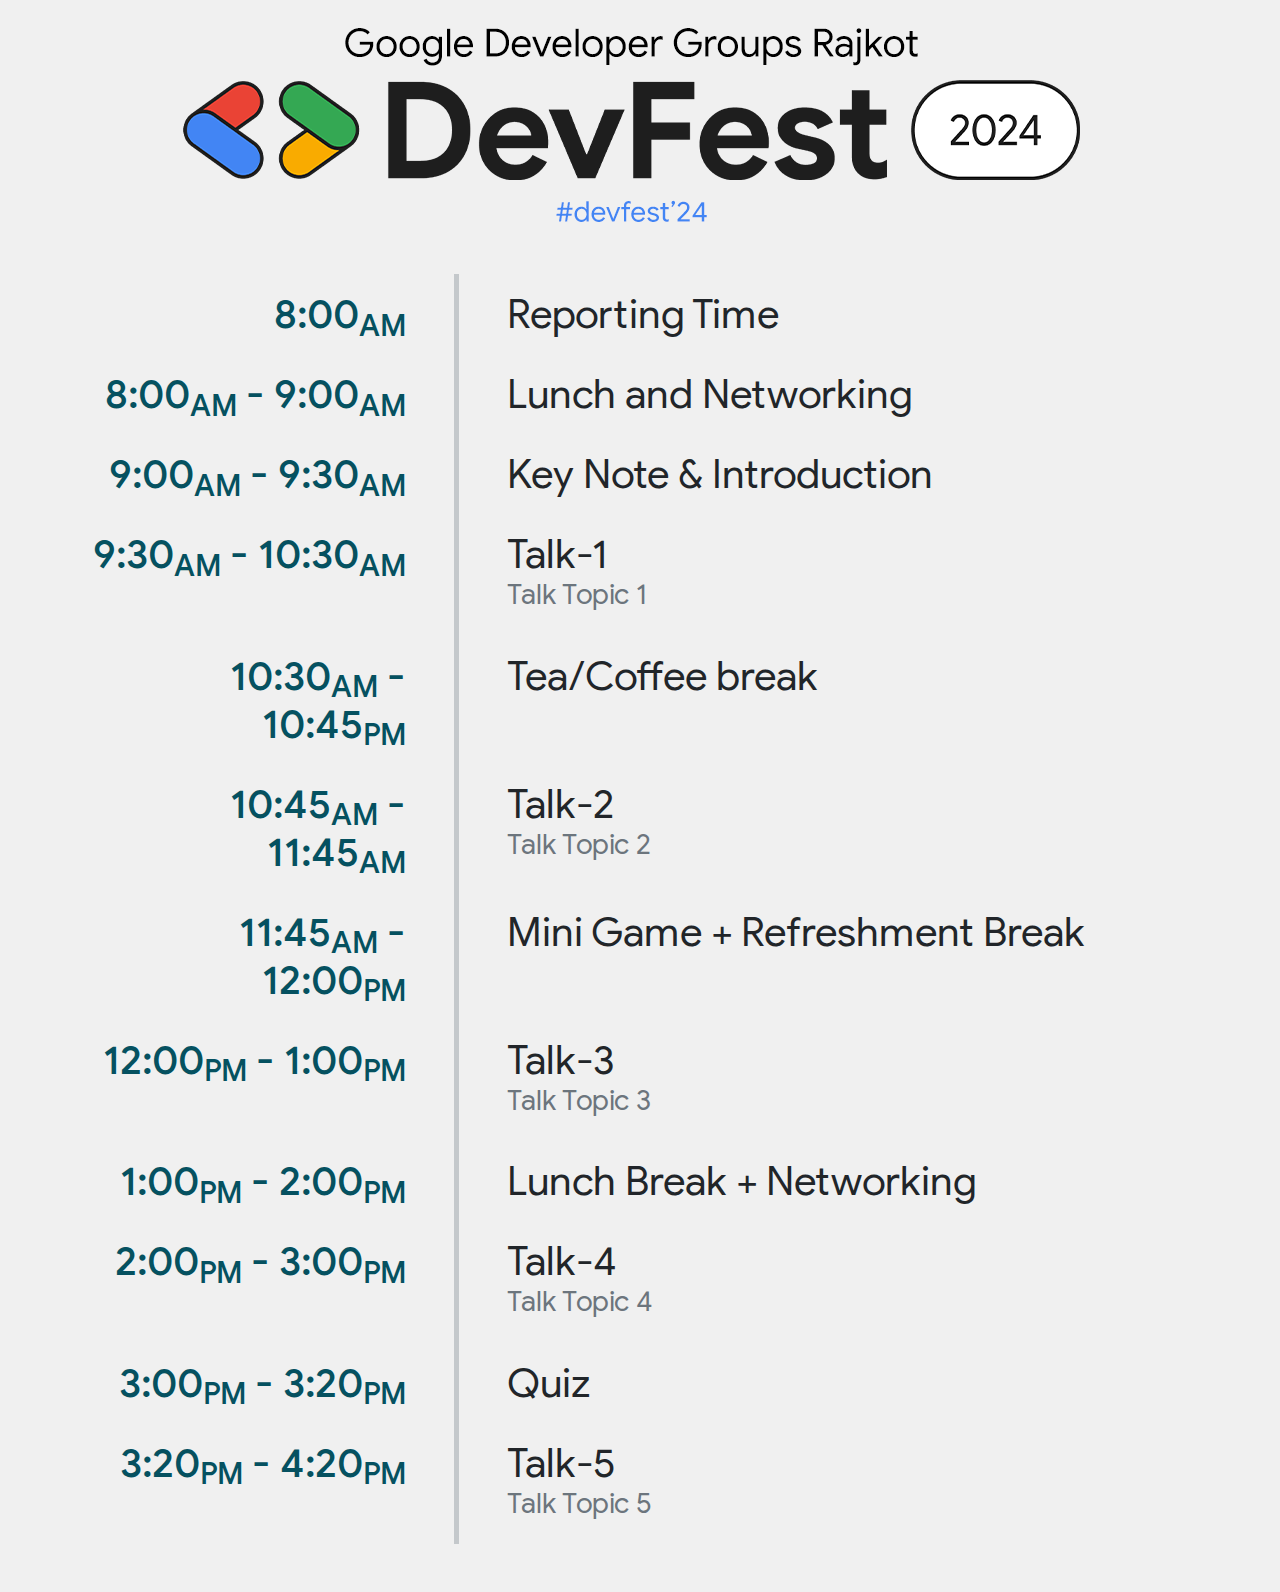
==== agenda/index.html @ 6fb98cd3 "Initalization" ====
<!DOCTYPE html>
<html lang="en" class="bg-off-white">
<head>
    <meta charset="UTF-8">
    <title>Agenda</title>
    <link rel="icon" href="src/img/favicon.png" size="211px 117px">
    <link href="src/css/style.css" rel="stylesheet">
    <link href="https://cdn.jsdelivr.net/npm/bootstrap@5.3.3/dist/css/bootstrap.min.css" rel="stylesheet" integrity="sha384-QWTKZyjpPEjISv5WaRU9OFeRpok6YctnYmDr5pNlyT2bRjXh0JMhjY6hW+ALEwIH" crossorigin="anonymous">
</head>
<body class="bg-off-white">
<div class="row container-fluid w-100 mb-5">
    
    <div class="img-fluid text-center mb-4">
        <img src="./src/img/banner.png" alt="DevFest 2024">
    </div>

    <!--Row 1-->
    <div class="row mx-4 px-5">
        <div class="col-4 text-end p-3 pe-5 border-end border-5 border-secondary-subtle display-6 font-google-sans-mid text-info-emphasis">
            8:00<sub>AM</sub>
        </div>
        <div class="col-8 text-start p-3 ps-5 display-6 font-google-sans ">
            Reporting Time
        </div>
    </div>

    <!--Row 2-->
    <div class="row mx-4 px-5">
        <div class="col-4 text-end p-3 pe-5 border-end border-5 border-secondary-subtle display-6 font-google-sans-mid text-info-emphasis">
            8:00<sub>AM</sub> - 9:00<sub>AM</sub>
        </div>
        <div class="col-8 text-start p-3 ps-5 display-6 font-google-sans ">
            Lunch and Networking
        </div>
    </div>

    <!--Row 3-->
    <div class="row mx-4 px-5">
        <div class="col-4 text-end p-3 pe-5 border-end border-5 border-secondary-subtle display-6 font-google-sans-mid text-info-emphasis">
            9:00<sub>AM</sub> - 9:30<sub>AM</sub>
        </div>
        <div class="col-8 text-start p-3 ps-5 display-6 font-google-sans ">
            Key Note & Introduction
        </div>
    </div>

    <!--Row 4-->
    <div class="row mx-4 px-5">
        <div class="col-4 text-end p-3 pe-5 border-end border-5 border-secondary-subtle display-6 font-google-sans-mid text-info-emphasis">
            9:30<sub>AM</sub> - 10:30<sub>AM</sub>
        </div>
        <div class="col-8 text-start p-3 ps-5 display-6 font-google-sans ">
            Talk-1
            <div class="h3 text-secondary">Talk Topic 1</div>
        </div>
    </div>

    <!--Row 5-->
    <div class="row mx-4 px-5">
        <div class="col-4 text-end p-3 pe-5 border-end border-5 border-secondary-subtle display-6 font-google-sans-mid text-info-emphasis">
            10:30<sub>AM</sub> - 10:45<sub>PM</sub>
        </div>
        <div class="col-8 text-start p-3 ps-5 display-6 font-google-sans ">
            Tea/Coffee break
        </div>
    </div>

    <!--Row 6-->
    <div class="row mx-4 px-5">
        <div class="col-4 text-end p-3 pe-5 border-end border-5 border-secondary-subtle display-6 font-google-sans-mid text-info-emphasis">
            10:45<sub>AM</sub> - 11:45<sub>AM</sub>
        </div>
        <div class="col-8 text-start p-3 ps-5 display-6 font-google-sans ">
            Talk-2
            <div class="h3 text-secondary">Talk Topic 2</div>
        </div>
    </div>

    <!--Row 7-->
    <div class="row mx-4 px-5">
        <div class="col-4 text-end p-3 pe-5 border-end border-5 border-secondary-subtle display-6 font-google-sans-mid text-info-emphasis">
            11:45<sub>AM</sub> - 12:00<sub>PM</sub>
        </div>
        <div class="col-8 text-start p-3 ps-5 display-6 font-google-sans ">
            Mini Game + Refreshment Break
        </div>
    </div>

    <!--Row 8-->
    <div class="row mx-4 px-5">
        <div class="col-4 text-end p-3 pe-5 border-end border-5 border-secondary-subtle display-6 font-google-sans-mid text-info-emphasis">
            12:00<sub>PM</sub> - 1:00<sub>PM</sub>
        </div>
        <div class="col-8 text-start p-3 ps-5 display-6 font-google-sans ">
            Talk-3
            <div class="h3 text-secondary">Talk Topic 3</div>
        </div>
    </div>

    <!--Row 9-->
    <div class="row mx-4 px-5">
        <div class="col-4 text-end p-3 pe-5 border-end border-5 border-secondary-subtle display-6 font-google-sans-mid text-info-emphasis">
            1:00<sub>PM</sub> - 2:00<sub>PM</sub>
        </div>
        <div class="col-8 text-start p-3 ps-5 display-6 font-google-sans ">
            Lunch Break + Networking
        </div>
    </div>

    <!--Row 10-->
    <div class="row mx-4 px-5">
        <div class="col-4 text-end p-3 pe-5 border-end border-5 border-secondary-subtle display-6 font-google-sans-mid text-info-emphasis">
            2:00<sub>PM</sub> - 3:00<sub>PM</sub>
        </div>
        <div class="col-8 text-start p-3 ps-5 display-6 font-google-sans ">
            Talk-4
            <div class="h3 text-secondary">Talk Topic 4</div>
        </div>
    </div>

    <!--Row 11-->
    <div class="row mx-4 px-5">
        <div class="col-4 text-end p-3 pe-5 border-end border-5 border-secondary-subtle display-6 font-google-sans-mid text-info-emphasis">
            3:00<sub>PM</sub> - 3:20<sub>PM</sub>
        </div>
        <div class="col-8 text-start p-3 ps-5 display-6 font-google-sans ">
            Quiz

        </div>
    </div>

    <!--Row 12-->
    <div class="row mx-4 px-5">
        <div class="col-4 text-end p-3 pe-5 border-end border-5 border-secondary-subtle display-6 font-google-sans-mid text-info-emphasis">
            3:20<sub>PM</sub> - 4:20<sub>PM</sub>
        </div>
        <div class="col-8 text-start p-3 ps-5 display-6 font-google-sans ">
            Talk-5
            <div class="h3 text-secondary">Talk Topic 5</div>
        </div>
    </div>

</div>

<script src="https://cdn.jsdelivr.net/npm/bootstrap@5.3.3/dist/js/bootstrap.bundle.min.js" integrity="sha384-YvpcrYf0tY3lHB60NNkmXc5s9fDVZLESaAA55NDzOxhy9GkcIdslK1eN7N6jIeHz" crossorigin="anonymous"></script>
<script src="https://cdn.jsdelivr.net/npm/@popperjs/core@2.11.8/dist/umd/popper.min.js" integrity="sha384-I7E8VVD/ismYTF4hNIPjVp/Zjvgyol6VFvRkX/vR+Vc4jQkC+hVqc2pM8ODewa9r" crossorigin="anonymous"></script>
<script src="https://cdn.jsdelivr.net/npm/bootstrap@5.3.3/dist/js/bootstrap.min.js" integrity="sha384-0pUGZvbkm6XF6gxjEnlmuGrJXVbNuzT9qBBavbLwCsOGabYfZo0T0to5eqruptLy" crossorigin="anonymous"></script>
</body>
</html>
---- agenda/src/css/style.css ----
@font-face {
    font-family: "Google Sans";
    src: url('./../fonts/google-sans/GoogleSans-Regular.ttf') format('truetype');
}

@font-face {
    font-family: "Google Sans Medium";
    src: url('./../fonts/google-sans/GoogleSans-Medium.ttf') format('truetype');
}

@font-face {
    font-family: "Google Sans Bold";
    src: url('./../fonts/google-sans/GoogleSans-Bold.ttf') format('truetype');
}

.font-google-sans {
    font-family: Google Sans;
}

.font-google-sans-bold {
    font-family: Google Sans Bold;
}

.font-google-sans-mid {
    font-family: Google Sans Medium;
}

.bg-off-white{
    background-color: #f0f0f0;
}
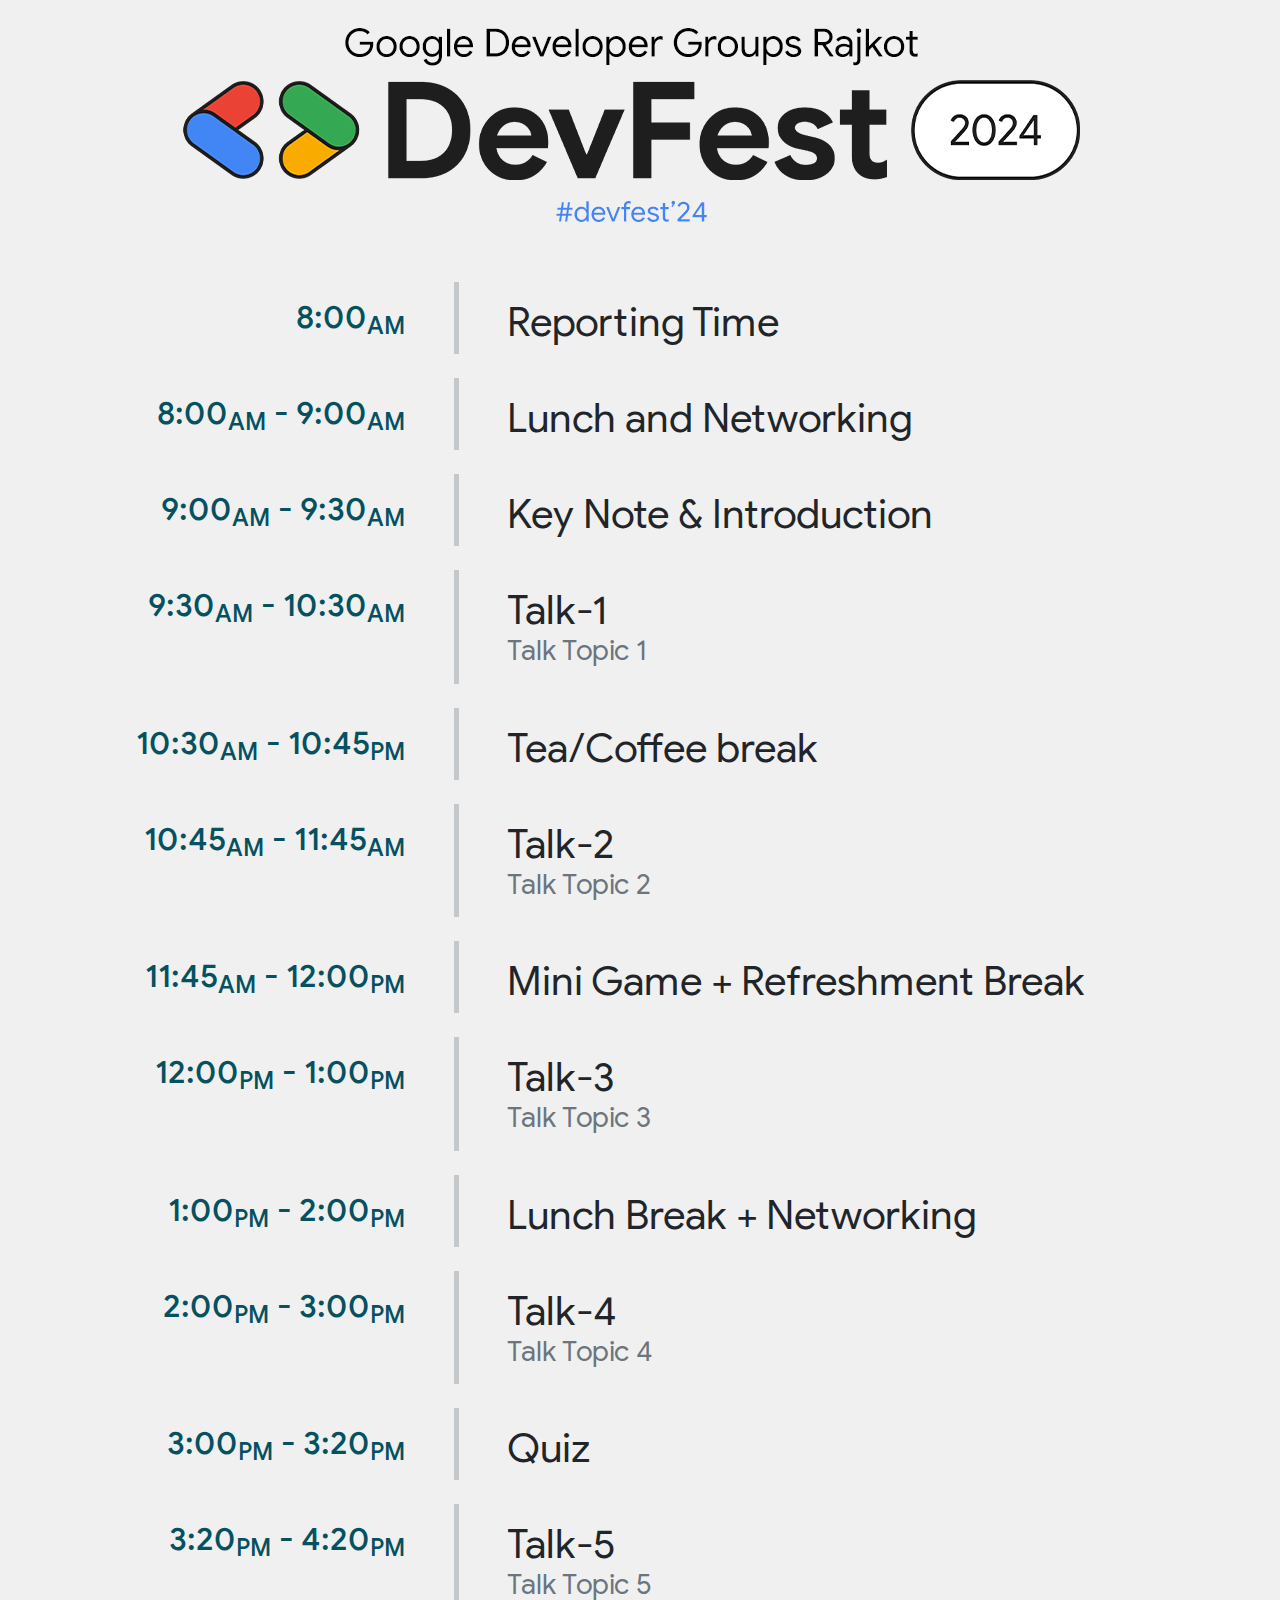
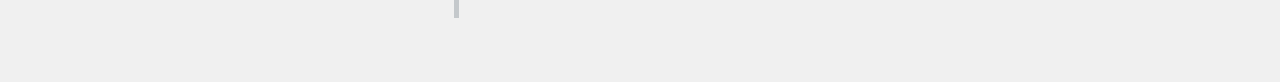
==== commit 6e5c2a6d: "alignment and size improvements" ====
--- a/agenda/index.html
+++ b/agenda/index.html
@@ -15,8 +15,8 @@
     </div>
 
     <!--Row 1-->
-    <div class="row mx-4 px-5">
-        <div class="col-4 text-end p-3 pe-5 border-end border-5 border-secondary-subtle display-6 font-google-sans-mid text-info-emphasis">
+    <div class="row mx-4 px-5 my-2">
+        <div class="col-4 text-end p-3 pe-5 border-end border-5 border-secondary-subtle h2 font-google-sans-mid text-info-emphasis">
             8:00<sub>AM</sub>
         </div>
         <div class="col-8 text-start p-3 ps-5 display-6 font-google-sans ">
@@ -25,8 +25,8 @@
     </div>
 
     <!--Row 2-->
-    <div class="row mx-4 px-5">
-        <div class="col-4 text-end p-3 pe-5 border-end border-5 border-secondary-subtle display-6 font-google-sans-mid text-info-emphasis">
+    <div class="row mx-4 px-5 my-2">
+        <div class="col-4 text-end p-3 pe-5 border-end border-5 border-secondary-subtle h2 font-google-sans-mid text-info-emphasis">
             8:00<sub>AM</sub> - 9:00<sub>AM</sub>
         </div>
         <div class="col-8 text-start p-3 ps-5 display-6 font-google-sans ">
@@ -35,8 +35,8 @@
     </div>
 
     <!--Row 3-->
-    <div class="row mx-4 px-5">
-        <div class="col-4 text-end p-3 pe-5 border-end border-5 border-secondary-subtle display-6 font-google-sans-mid text-info-emphasis">
+    <div class="row mx-4 px-5 my-2">
+        <div class="col-4 text-end p-3 pe-5 border-end border-5 border-secondary-subtle h2 font-google-sans-mid text-info-emphasis">
             9:00<sub>AM</sub> - 9:30<sub>AM</sub>
         </div>
         <div class="col-8 text-start p-3 ps-5 display-6 font-google-sans ">
@@ -45,8 +45,8 @@
     </div>
 
     <!--Row 4-->
-    <div class="row mx-4 px-5">
-        <div class="col-4 text-end p-3 pe-5 border-end border-5 border-secondary-subtle display-6 font-google-sans-mid text-info-emphasis">
+    <div class="row mx-4 px-5 my-2">
+        <div class="col-4 text-end p-3 pe-5 border-end border-5 border-secondary-subtle h2 font-google-sans-mid text-info-emphasis">
             9:30<sub>AM</sub> - 10:30<sub>AM</sub>
         </div>
         <div class="col-8 text-start p-3 ps-5 display-6 font-google-sans ">
@@ -56,8 +56,8 @@
     </div>
 
     <!--Row 5-->
-    <div class="row mx-4 px-5">
-        <div class="col-4 text-end p-3 pe-5 border-end border-5 border-secondary-subtle display-6 font-google-sans-mid text-info-emphasis">
+    <div class="row mx-4 px-5 my-2">
+        <div class="col-4 text-end p-3 pe-5 border-end border-5 border-secondary-subtle h2 font-google-sans-mid text-info-emphasis">
             10:30<sub>AM</sub> - 10:45<sub>PM</sub>
         </div>
         <div class="col-8 text-start p-3 ps-5 display-6 font-google-sans ">
@@ -66,8 +66,8 @@
     </div>
 
     <!--Row 6-->
-    <div class="row mx-4 px-5">
-        <div class="col-4 text-end p-3 pe-5 border-end border-5 border-secondary-subtle display-6 font-google-sans-mid text-info-emphasis">
+    <div class="row mx-4 px-5 my-2">
+        <div class="col-4 text-end p-3 pe-5 border-end border-5 border-secondary-subtle h2 font-google-sans-mid text-info-emphasis">
             10:45<sub>AM</sub> - 11:45<sub>AM</sub>
         </div>
         <div class="col-8 text-start p-3 ps-5 display-6 font-google-sans ">
@@ -77,8 +77,8 @@
     </div>
 
     <!--Row 7-->
-    <div class="row mx-4 px-5">
-        <div class="col-4 text-end p-3 pe-5 border-end border-5 border-secondary-subtle display-6 font-google-sans-mid text-info-emphasis">
+    <div class="row mx-4 px-5 my-2">
+        <div class="col-4 text-end p-3 pe-5 border-end border-5 border-secondary-subtle h2 font-google-sans-mid text-info-emphasis">
             11:45<sub>AM</sub> - 12:00<sub>PM</sub>
         </div>
         <div class="col-8 text-start p-3 ps-5 display-6 font-google-sans ">
@@ -87,8 +87,8 @@
     </div>
 
     <!--Row 8-->
-    <div class="row mx-4 px-5">
-        <div class="col-4 text-end p-3 pe-5 border-end border-5 border-secondary-subtle display-6 font-google-sans-mid text-info-emphasis">
+    <div class="row mx-4 px-5 my-2">
+        <div class="col-4 text-end p-3 pe-5 border-end border-5 border-secondary-subtle h2 font-google-sans-mid text-info-emphasis">
             12:00<sub>PM</sub> - 1:00<sub>PM</sub>
         </div>
         <div class="col-8 text-start p-3 ps-5 display-6 font-google-sans ">
@@ -98,8 +98,8 @@
     </div>
 
     <!--Row 9-->
-    <div class="row mx-4 px-5">
-        <div class="col-4 text-end p-3 pe-5 border-end border-5 border-secondary-subtle display-6 font-google-sans-mid text-info-emphasis">
+    <div class="row mx-4 px-5 my-2">
+        <div class="col-4 text-end p-3 pe-5 border-end border-5 border-secondary-subtle h2 font-google-sans-mid text-info-emphasis">
             1:00<sub>PM</sub> - 2:00<sub>PM</sub>
         </div>
         <div class="col-8 text-start p-3 ps-5 display-6 font-google-sans ">
@@ -108,8 +108,8 @@
     </div>
 
     <!--Row 10-->
-    <div class="row mx-4 px-5">
-        <div class="col-4 text-end p-3 pe-5 border-end border-5 border-secondary-subtle display-6 font-google-sans-mid text-info-emphasis">
+    <div class="row mx-4 px-5 my-2">
+        <div class="col-4 text-end p-3 pe-5 border-end border-5 border-secondary-subtle h2 font-google-sans-mid text-info-emphasis">
             2:00<sub>PM</sub> - 3:00<sub>PM</sub>
         </div>
         <div class="col-8 text-start p-3 ps-5 display-6 font-google-sans ">
@@ -119,8 +119,8 @@
     </div>
 
     <!--Row 11-->
-    <div class="row mx-4 px-5">
-        <div class="col-4 text-end p-3 pe-5 border-end border-5 border-secondary-subtle display-6 font-google-sans-mid text-info-emphasis">
+    <div class="row mx-4 px-5 my-2">
+        <div class="col-4 text-end p-3 pe-5 border-end border-5 border-secondary-subtle h2 font-google-sans-mid text-info-emphasis">
             3:00<sub>PM</sub> - 3:20<sub>PM</sub>
         </div>
         <div class="col-8 text-start p-3 ps-5 display-6 font-google-sans ">
@@ -130,8 +130,8 @@
     </div>
 
     <!--Row 12-->
-    <div class="row mx-4 px-5">
-        <div class="col-4 text-end p-3 pe-5 border-end border-5 border-secondary-subtle display-6 font-google-sans-mid text-info-emphasis">
+    <div class="row mx-4 px-5 my-2">
+        <div class="col-4 text-end p-3 pe-5 border-end border-5 border-secondary-subtle h2 font-google-sans-mid text-info-emphasis">
             3:20<sub>PM</sub> - 4:20<sub>PM</sub>
         </div>
         <div class="col-8 text-start p-3 ps-5 display-6 font-google-sans ">
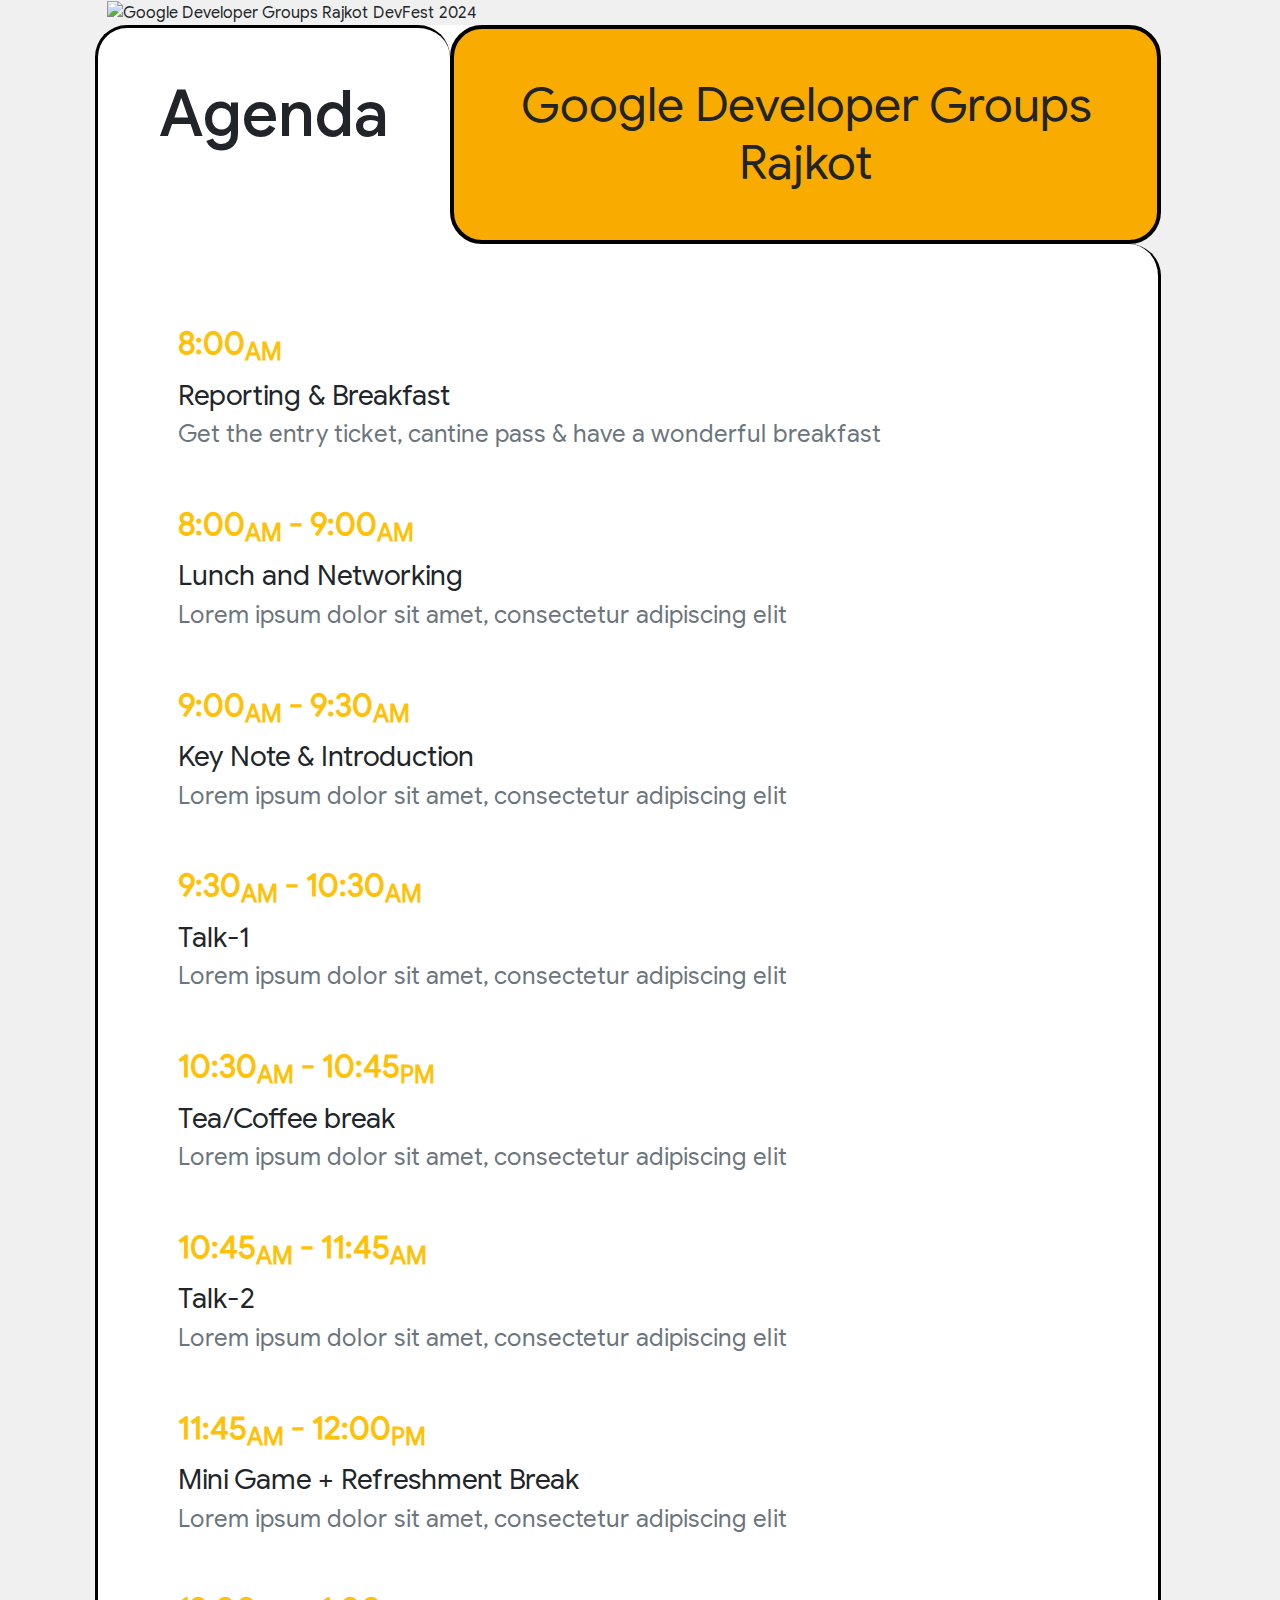
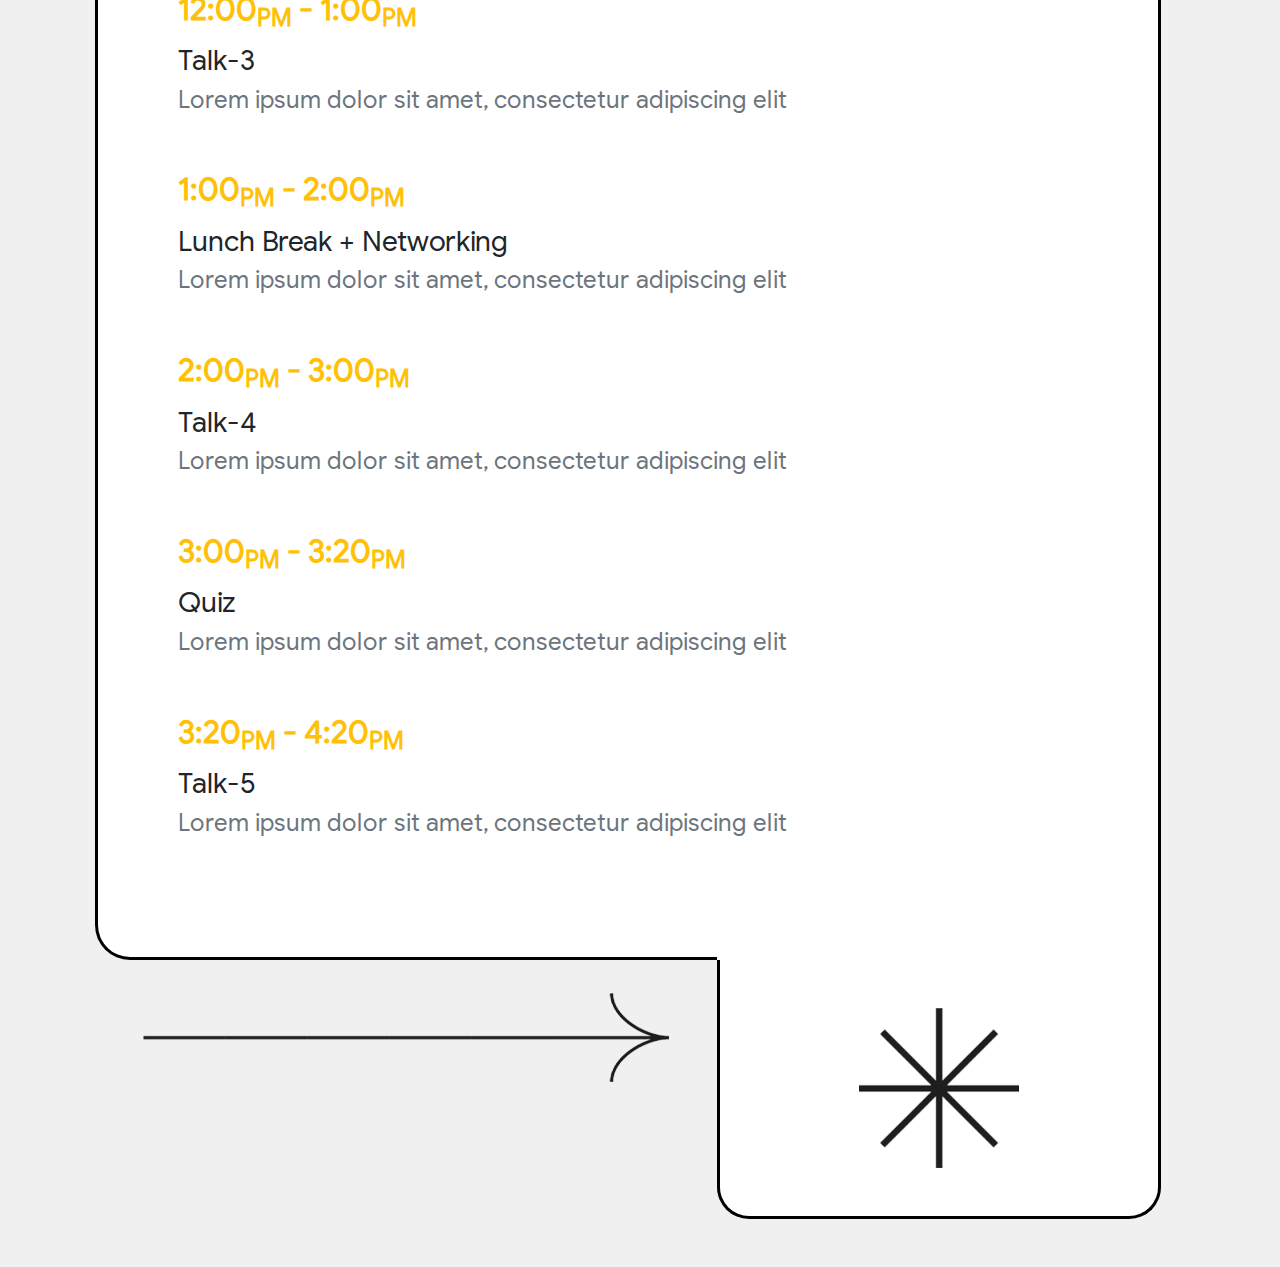
==== commit 520b3752: "Agenda Page 2.0" ====
--- a/agenda/index.html
+++ b/agenda/index.html
@@ -1,149 +1,272 @@
-<!DOCTYPE html>
-<html lang="en" class="bg-off-white">
-<head>
-    <meta charset="UTF-8">
-    <title>Agenda</title>
-    <link rel="icon" href="src/img/favicon.png" size="211px 117px">
-    <link href="src/css/style.css" rel="stylesheet">
-    <link href="https://cdn.jsdelivr.net/npm/bootstrap@5.3.3/dist/css/bootstrap.min.css" rel="stylesheet" integrity="sha384-QWTKZyjpPEjISv5WaRU9OFeRpok6YctnYmDr5pNlyT2bRjXh0JMhjY6hW+ALEwIH" crossorigin="anonymous">
-</head>
-<body class="bg-off-white">
-<div class="row container-fluid w-100 mb-5">
-    
-    <div class="img-fluid text-center mb-4">
-        <img src="./src/img/banner.png" alt="DevFest 2024">
+<!doctype html>
+<html lang="en">
+  <head>
+    <meta charset="UTF-8" />
+    <title>DevFest Agenda</title>
+    <link rel="icon" href="src/img/favicon.png" size="211px 117px" />
+    <link href="src/css/style.css" rel="stylesheet" />
+    <link
+      href="https://cdn.jsdelivr.net/npm/bootstrap@5.3.3/dist/css/bootstrap.min.css"
+      rel="stylesheet"
+      integrity="sha384-QWTKZyjpPEjISv5WaRU9OFeRpok6YctnYmDr5pNlyT2bRjXh0JMhjY6hW+ALEwIH"
+      crossorigin="anonymous"
+    />
+  </head>
+  <body class="font-google-sans bg-off-white">
+    <!--Main Row-->
+    <div class="row">
+      <div class="row">
+        <!--Alignment left-->
+        <div class="col-1"></div>
+        <!--main Content-->
+        <div class="col-10">
+          <!--Image-->
+          <div class="">
+            <img
+              class="img-fluid"
+              src="src/img/Banner.png"
+              alt="Google Developer Groups Rajkot DevFest 2024"
+            />
+          </div>
+
+          <!--Agenda Heading-->
+          <div class="row bg-white rounded-5">
+            <div
+              class="col-4 bg-white text-center rounded-5 border-end-0 rounded-bottom-0 pt-5 border border-3 border-black border-bottom-0"
+            >
+              <div class="display-3 text-center font-google-sans-mid">
+                Agenda
+              </div>
+            </div>
+            <div
+              class="col-8 p-5 display-5 text-center border border-4 z-3 rounded-5 border-black bg-gdg-yellow"
+            >
+              Google Developer Groups Rajkot
+            </div>
+          </div>
+
+          <!--Main Content-->
+          <div class="row">
+            <div
+              class="col-12 bg-white p-5 border border-top-0 border-3 border-black rounded-bottom-0 rounded-end-5 border-bottom-0"
+            >
+              <!--1-->
+              <div class="m-3 p-3">
+                <!--Time-->
+                <div class="h2 text-warning fw-bold mb-3">
+                  8:00<sub>AM</sub>
+                </div>
+                <!--Title-->
+                <div class="h3">Reporting & Breakfast</div>
+                <!--Description-->
+                <div class="h4 text-secondary">
+                  Get the entry ticket, cantine pass & have a wonderful
+                  breakfast
+                </div>
+              </div>
+
+              <!--2-->
+              <div class="m-3 p-3">
+                <!--Time-->
+                <div class="h2 text-warning fw-bold mb-3">
+                  8:00<sub>AM</sub> - 9:00<sub>AM</sub>
+                </div>
+                <!--Title-->
+                <div class="h3">Lunch and Networking</div>
+                <!--Description-->
+                <div class="h4 text-secondary">
+                  Lorem ipsum dolor sit amet, consectetur adipiscing elit
+                </div>
+              </div>
+
+              <!--3-->
+              <div class="m-3 p-3">
+                <!--Time-->
+                <div class="h2 text-warning fw-bold mb-3">
+                  9:00<sub>AM</sub> - 9:30<sub>AM</sub>
+                </div>
+                <!--Title-->
+                <div class="h3">Key Note & Introduction</div>
+                <!--Description-->
+                <div class="h4 text-secondary">
+                  Lorem ipsum dolor sit amet, consectetur adipiscing elit
+                </div>
+              </div>
+
+              <!--4-->
+              <div class="m-3 p-3">
+                <!--Time-->
+                <div class="h2 text-warning fw-bold mb-3">
+                  9:30<sub>AM</sub> - 10:30<sub>AM</sub>
+                </div>
+                <!--Title-->
+                <div class="h3">Talk-1</div>
+                <!--Description-->
+                <div class="h4 text-secondary">
+                  Lorem ipsum dolor sit amet, consectetur adipiscing elit
+                </div>
+              </div>
+
+              <!--5-->
+              <div class="m-3 p-3">
+                <!--Time-->
+                <div class="h2 text-warning fw-bold mb-3">
+                  10:30<sub>AM</sub> - 10:45<sub>PM</sub>
+                </div>
+                <!--Title-->
+                <div class="h3">Tea/Coffee break</div>
+                <!--Description-->
+                <div class="h4 text-secondary">
+                  Lorem ipsum dolor sit amet, consectetur adipiscing elit
+                </div>
+              </div>
+
+              <!--6-->
+              <div class="m-3 p-3">
+                <!--Time-->
+                <div class="h2 text-warning fw-bold mb-3">
+                  10:45<sub>AM</sub> - 11:45<sub>AM</sub>
+                </div>
+                <!--Title-->
+                <div class="h3">Talk-2</div>
+                <!--Description-->
+                <div class="h4 text-secondary">
+                  Lorem ipsum dolor sit amet, consectetur adipiscing elit
+                </div>
+              </div>
+
+              <!--7-->
+              <div class="m-3 p-3">
+                <!--Time-->
+                <div class="h2 text-warning fw-bold mb-3">
+                  11:45<sub>AM</sub> - 12:00<sub>PM</sub>
+                </div>
+                <!--Title-->
+                <div class="h3">Mini Game + Refreshment Break</div>
+                <!--Description-->
+                <div class="h4 text-secondary">
+                  Lorem ipsum dolor sit amet, consectetur adipiscing elit
+                </div>
+              </div>
+
+              <!--8-->
+              <div class="m-3 p-3">
+                <!--Time-->
+                <div class="h2 text-warning fw-bold mb-3">
+                  12:00<sub>PM</sub> - 1:00<sub>PM</sub>
+                </div>
+                <!--Title-->
+                <div class="h3">Talk-3</div>
+                <!--Description-->
+                <div class="h4 text-secondary">
+                  Lorem ipsum dolor sit amet, consectetur adipiscing elit
+                </div>
+              </div>
+
+              <!--9-->
+              <div class="m-3 p-3">
+                <!--Time-->
+                <div class="h2 text-warning fw-bold mb-3">
+                  1:00<sub>PM</sub> - 2:00<sub>PM</sub>
+                </div>
+                <!--Title-->
+                <div class="h3">Lunch Break + Networking</div>
+                <!--Description-->
+                <div class="h4 text-secondary">
+                  Lorem ipsum dolor sit amet, consectetur adipiscing elit
+                </div>
+              </div>
+
+              <!--10-->
+              <div class="m-3 p-3">
+                <!--Time-->
+                <div class="h2 text-warning fw-bold mb-3">
+                  2:00<sub>PM</sub> - 3:00<sub>PM</sub>
+                </div>
+                <!--Title-->
+                <div class="h3">Talk-4</div>
+                <!--Description-->
+                <div class="h4 text-secondary">
+                  Lorem ipsum dolor sit amet, consectetur adipiscing elit
+                </div>
+              </div>
+
+              <!--11-->
+              <div class="m-3 p-3">
+                <!--Time-->
+                <div class="h2 text-warning fw-bold mb-3">
+                  3:00<sub>PM</sub> - 3:20<sub>PM</sub>
+                </div>
+                <!--Title-->
+                <div class="h3">Quiz</div>
+                <!--Description-->
+                <div class="h4 text-secondary">
+                  Lorem ipsum dolor sit amet, consectetur adipiscing elit
+                </div>
+              </div>
+
+              <!--12-->
+              <div class="m-3 p-3">
+                <!--Time-->
+                <div class="h2 text-warning fw-bold mb-3">
+                  3:20<sub>PM</sub> - 4:20<sub>PM</sub>
+                </div>
+                <!--Title-->
+                <div class="h3">Talk-5</div>
+                <!--Description-->
+                <div class="h4 text-secondary">
+                  Lorem ipsum dolor sit amet, consectetur adipiscing elit
+                </div>
+              </div>
+            </div>
+
+            <div
+              class="col-7 bg-white p-3 border border-black border-top-0 border-end-0 border-3"
+              style="border-bottom-left-radius: 2.5rem"
+            ></div>
+            <div
+              class="col-5 bg-white p-3 border-end border-3 border-black"
+            ></div>
+          </div>
+
+          <!--Bottom Design-->
+          <div class="row">
+            <div class="col-7 text-center p-4">
+              <!--Arrow-->
+              <img class="img-fluid" src="src/img/Arrow.png" alt="" />
+            </div>
+            <div
+              class="col-5 bg-white text-center p-5 mb-5 border border-3 border-top-0 border-black rounded-bottom-5"
+            >
+              <!--Star-->
+              <img
+                class="img-fluid object-fit-fill"
+                style="height: 10rem"
+                src="src/img/Star.png"
+                alt=""
+              />
+            </div>
+          </div>
+        </div>
+        <!--Alignment Right-->
+        <div class="col-1"></div>
+      </div>
     </div>
 
-    <!--Row 1-->
-    <div class="row mx-4 px-5 my-2">
-        <div class="col-4 text-end p-3 pe-5 border-end border-5 border-secondary-subtle h2 font-google-sans-mid text-info-emphasis">
-            8:00<sub>AM</sub>
-        </div>
-        <div class="col-8 text-start p-3 ps-5 display-6 font-google-sans ">
-            Reporting Time
-        </div>
-    </div>
-
-    <!--Row 2-->
-    <div class="row mx-4 px-5 my-2">
-        <div class="col-4 text-end p-3 pe-5 border-end border-5 border-secondary-subtle h2 font-google-sans-mid text-info-emphasis">
-            8:00<sub>AM</sub> - 9:00<sub>AM</sub>
-        </div>
-        <div class="col-8 text-start p-3 ps-5 display-6 font-google-sans ">
-            Lunch and Networking
-        </div>
-    </div>
-
-    <!--Row 3-->
-    <div class="row mx-4 px-5 my-2">
-        <div class="col-4 text-end p-3 pe-5 border-end border-5 border-secondary-subtle h2 font-google-sans-mid text-info-emphasis">
-            9:00<sub>AM</sub> - 9:30<sub>AM</sub>
-        </div>
-        <div class="col-8 text-start p-3 ps-5 display-6 font-google-sans ">
-            Key Note & Introduction
-        </div>
-    </div>
-
-    <!--Row 4-->
-    <div class="row mx-4 px-5 my-2">
-        <div class="col-4 text-end p-3 pe-5 border-end border-5 border-secondary-subtle h2 font-google-sans-mid text-info-emphasis">
-            9:30<sub>AM</sub> - 10:30<sub>AM</sub>
-        </div>
-        <div class="col-8 text-start p-3 ps-5 display-6 font-google-sans ">
-            Talk-1
-            <div class="h3 text-secondary">Talk Topic 1</div>
-        </div>
-    </div>
-
-    <!--Row 5-->
-    <div class="row mx-4 px-5 my-2">
-        <div class="col-4 text-end p-3 pe-5 border-end border-5 border-secondary-subtle h2 font-google-sans-mid text-info-emphasis">
-            10:30<sub>AM</sub> - 10:45<sub>PM</sub>
-        </div>
-        <div class="col-8 text-start p-3 ps-5 display-6 font-google-sans ">
-            Tea/Coffee break
-        </div>
-    </div>
-
-    <!--Row 6-->
-    <div class="row mx-4 px-5 my-2">
-        <div class="col-4 text-end p-3 pe-5 border-end border-5 border-secondary-subtle h2 font-google-sans-mid text-info-emphasis">
-            10:45<sub>AM</sub> - 11:45<sub>AM</sub>
-        </div>
-        <div class="col-8 text-start p-3 ps-5 display-6 font-google-sans ">
-            Talk-2
-            <div class="h3 text-secondary">Talk Topic 2</div>
-        </div>
-    </div>
-
-    <!--Row 7-->
-    <div class="row mx-4 px-5 my-2">
-        <div class="col-4 text-end p-3 pe-5 border-end border-5 border-secondary-subtle h2 font-google-sans-mid text-info-emphasis">
-            11:45<sub>AM</sub> - 12:00<sub>PM</sub>
-        </div>
-        <div class="col-8 text-start p-3 ps-5 display-6 font-google-sans ">
-            Mini Game + Refreshment Break
-        </div>
-    </div>
-
-    <!--Row 8-->
-    <div class="row mx-4 px-5 my-2">
-        <div class="col-4 text-end p-3 pe-5 border-end border-5 border-secondary-subtle h2 font-google-sans-mid text-info-emphasis">
-            12:00<sub>PM</sub> - 1:00<sub>PM</sub>
-        </div>
-        <div class="col-8 text-start p-3 ps-5 display-6 font-google-sans ">
-            Talk-3
-            <div class="h3 text-secondary">Talk Topic 3</div>
-        </div>
-    </div>
-
-    <!--Row 9-->
-    <div class="row mx-4 px-5 my-2">
-        <div class="col-4 text-end p-3 pe-5 border-end border-5 border-secondary-subtle h2 font-google-sans-mid text-info-emphasis">
-            1:00<sub>PM</sub> - 2:00<sub>PM</sub>
-        </div>
-        <div class="col-8 text-start p-3 ps-5 display-6 font-google-sans ">
-            Lunch Break + Networking
-        </div>
-    </div>
-
-    <!--Row 10-->
-    <div class="row mx-4 px-5 my-2">
-        <div class="col-4 text-end p-3 pe-5 border-end border-5 border-secondary-subtle h2 font-google-sans-mid text-info-emphasis">
-            2:00<sub>PM</sub> - 3:00<sub>PM</sub>
-        </div>
-        <div class="col-8 text-start p-3 ps-5 display-6 font-google-sans ">
-            Talk-4
-            <div class="h3 text-secondary">Talk Topic 4</div>
-        </div>
-    </div>
-
-    <!--Row 11-->
-    <div class="row mx-4 px-5 my-2">
-        <div class="col-4 text-end p-3 pe-5 border-end border-5 border-secondary-subtle h2 font-google-sans-mid text-info-emphasis">
-            3:00<sub>PM</sub> - 3:20<sub>PM</sub>
-        </div>
-        <div class="col-8 text-start p-3 ps-5 display-6 font-google-sans ">
-            Quiz
-
-        </div>
-    </div>
-
-    <!--Row 12-->
-    <div class="row mx-4 px-5 my-2">
-        <div class="col-4 text-end p-3 pe-5 border-end border-5 border-secondary-subtle h2 font-google-sans-mid text-info-emphasis">
-            3:20<sub>PM</sub> - 4:20<sub>PM</sub>
-        </div>
-        <div class="col-8 text-start p-3 ps-5 display-6 font-google-sans ">
-            Talk-5
-            <div class="h3 text-secondary">Talk Topic 5</div>
-        </div>
-    </div>
-
-</div>
-
-<script src="https://cdn.jsdelivr.net/npm/bootstrap@5.3.3/dist/js/bootstrap.bundle.min.js" integrity="sha384-YvpcrYf0tY3lHB60NNkmXc5s9fDVZLESaAA55NDzOxhy9GkcIdslK1eN7N6jIeHz" crossorigin="anonymous"></script>
-<script src="https://cdn.jsdelivr.net/npm/@popperjs/core@2.11.8/dist/umd/popper.min.js" integrity="sha384-I7E8VVD/ismYTF4hNIPjVp/Zjvgyol6VFvRkX/vR+Vc4jQkC+hVqc2pM8ODewa9r" crossorigin="anonymous"></script>
-<script src="https://cdn.jsdelivr.net/npm/bootstrap@5.3.3/dist/js/bootstrap.min.js" integrity="sha384-0pUGZvbkm6XF6gxjEnlmuGrJXVbNuzT9qBBavbLwCsOGabYfZo0T0to5eqruptLy" crossorigin="anonymous"></script>
-</body>
-</html>+    <script
+      src="https://cdn.jsdelivr.net/npm/bootstrap@5.3.3/dist/js/bootstrap.bundle.min.js"
+      integrity="sha384-YvpcrYf0tY3lHB60NNkmXc5s9fDVZLESaAA55NDzOxhy9GkcIdslK1eN7N6jIeHz"
+      crossorigin="anonymous"
+    ></script>
+    <script
+      src="https://cdn.jsdelivr.net/npm/@popperjs/core@2.11.8/dist/umd/popper.min.js"
+      integrity="sha384-I7E8VVD/ismYTF4hNIPjVp/Zjvgyol6VFvRkX/vR+Vc4jQkC+hVqc2pM8ODewa9r"
+      crossorigin="anonymous"
+    ></script>
+    <script
+      src="https://cdn.jsdelivr.net/npm/bootstrap@5.3.3/dist/js/bootstrap.min.js"
+      integrity="sha384-0pUGZvbkm6XF6gxjEnlmuGrJXVbNuzT9qBBavbLwCsOGabYfZo0T0to5eqruptLy"
+      crossorigin="anonymous"
+    ></script>
+  </body>
+</html>
--- a/agenda/src/css/style.css
+++ b/agenda/src/css/style.css
@@ -1,3 +1,11 @@
+:root {
+    --gdg-blue: #4285f4;
+    --gdg-red: #ea4335;
+    --gdg-green: #34a853;
+    --gdg-yellow: #f9ab00;
+    --gdg-off-white: #f0f0f0;
+}
+
 @font-face {
     font-family: "Google Sans";
     src: url('./../fonts/google-sans/GoogleSans-Regular.ttf') format('truetype');
@@ -26,6 +34,38 @@
 }
 
 .bg-off-white{
-    background-color: #f0f0f0;
+    background-color: var(--gdg-off-white);
 }
 
+.text-gdg-blue {
+    color: var(--gdg-blue);
+}
+
+.text-gdg-green {
+    color: var(--gdg-green);
+}
+
+.text-gdg-red {
+    color: var(--gdg-red);
+}
+
+.text-gdg-yellow {
+    color: var(--gdg-yellow);
+}
+
+.bg-gdg-blue {
+    background-color: var(--gdg-blue);
+}
+
+.bg-gdg-green {
+    background-color: var(--gdg-green);
+}
+
+.bg-gdg-red {
+    background-color: var(--gdg-red);
+}
+
+.bg-gdg-yellow {
+    background-color: var(--gdg-yellow);
+}
+
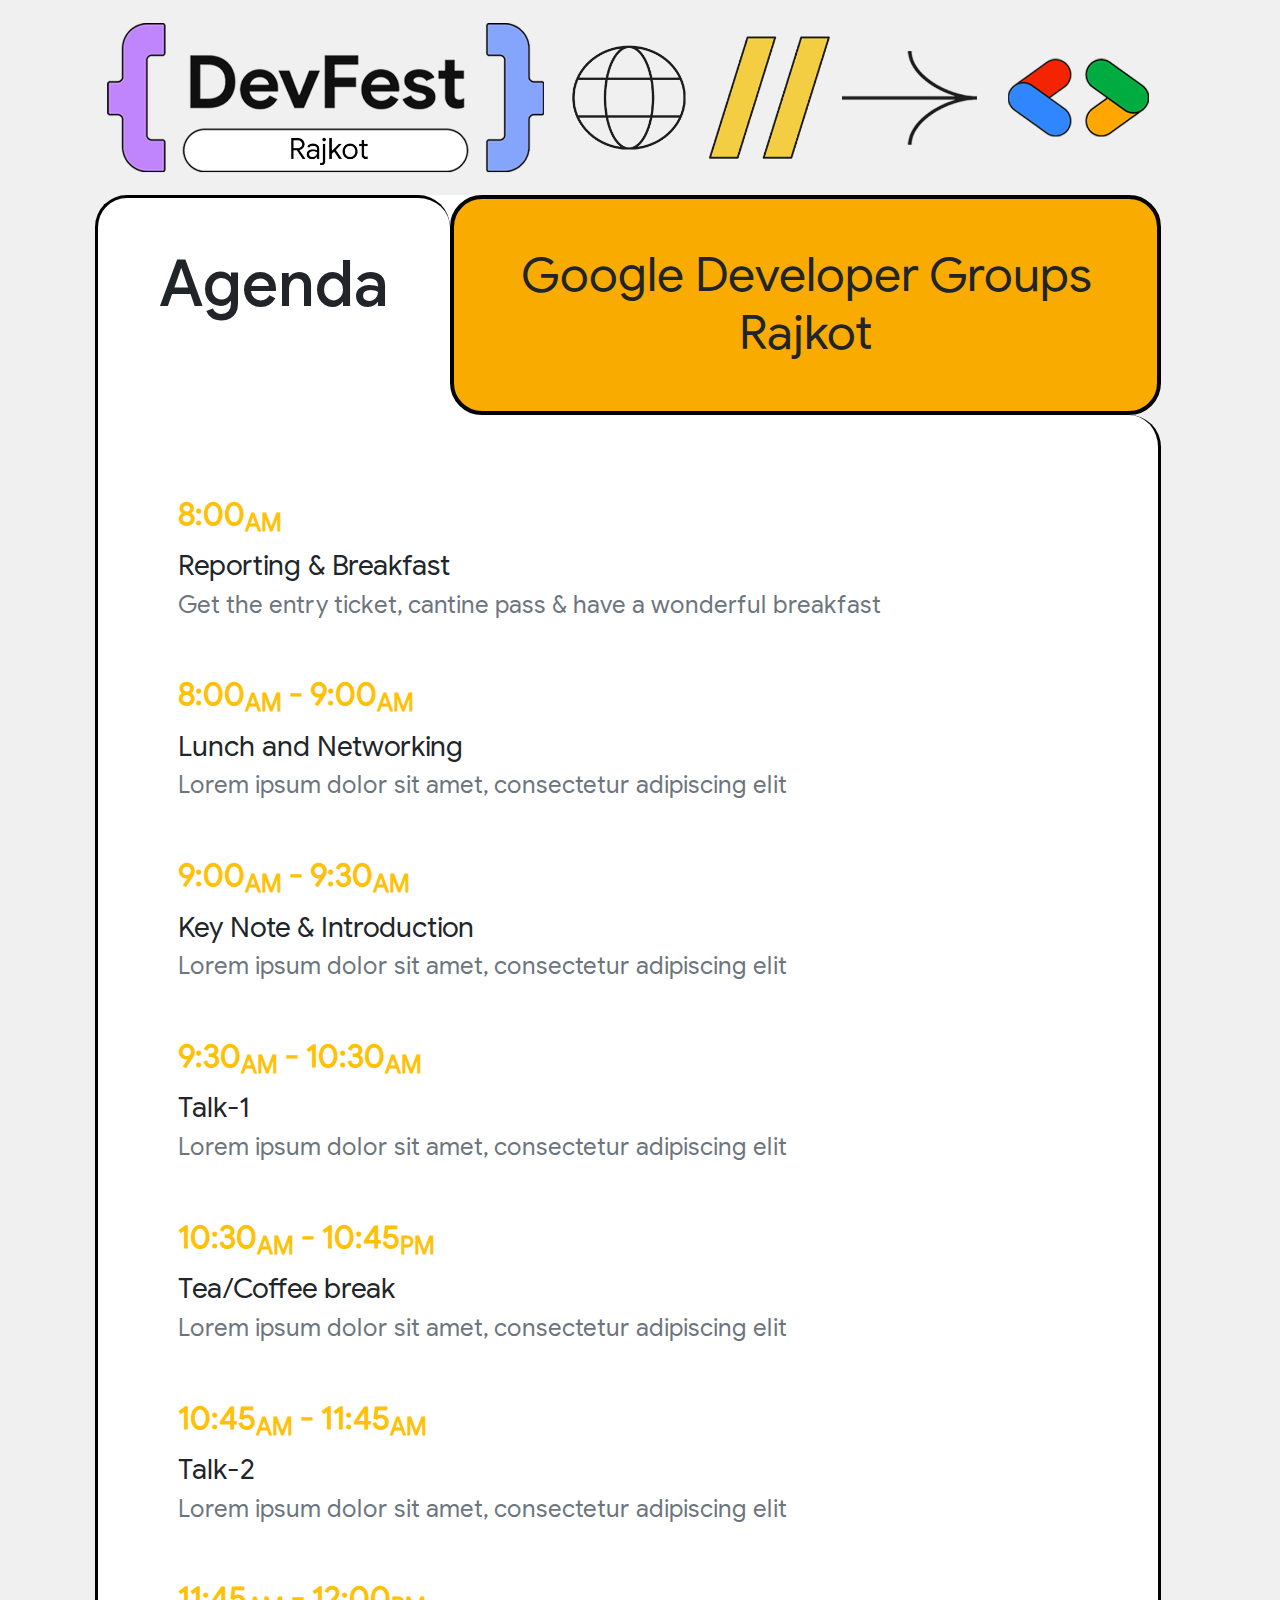
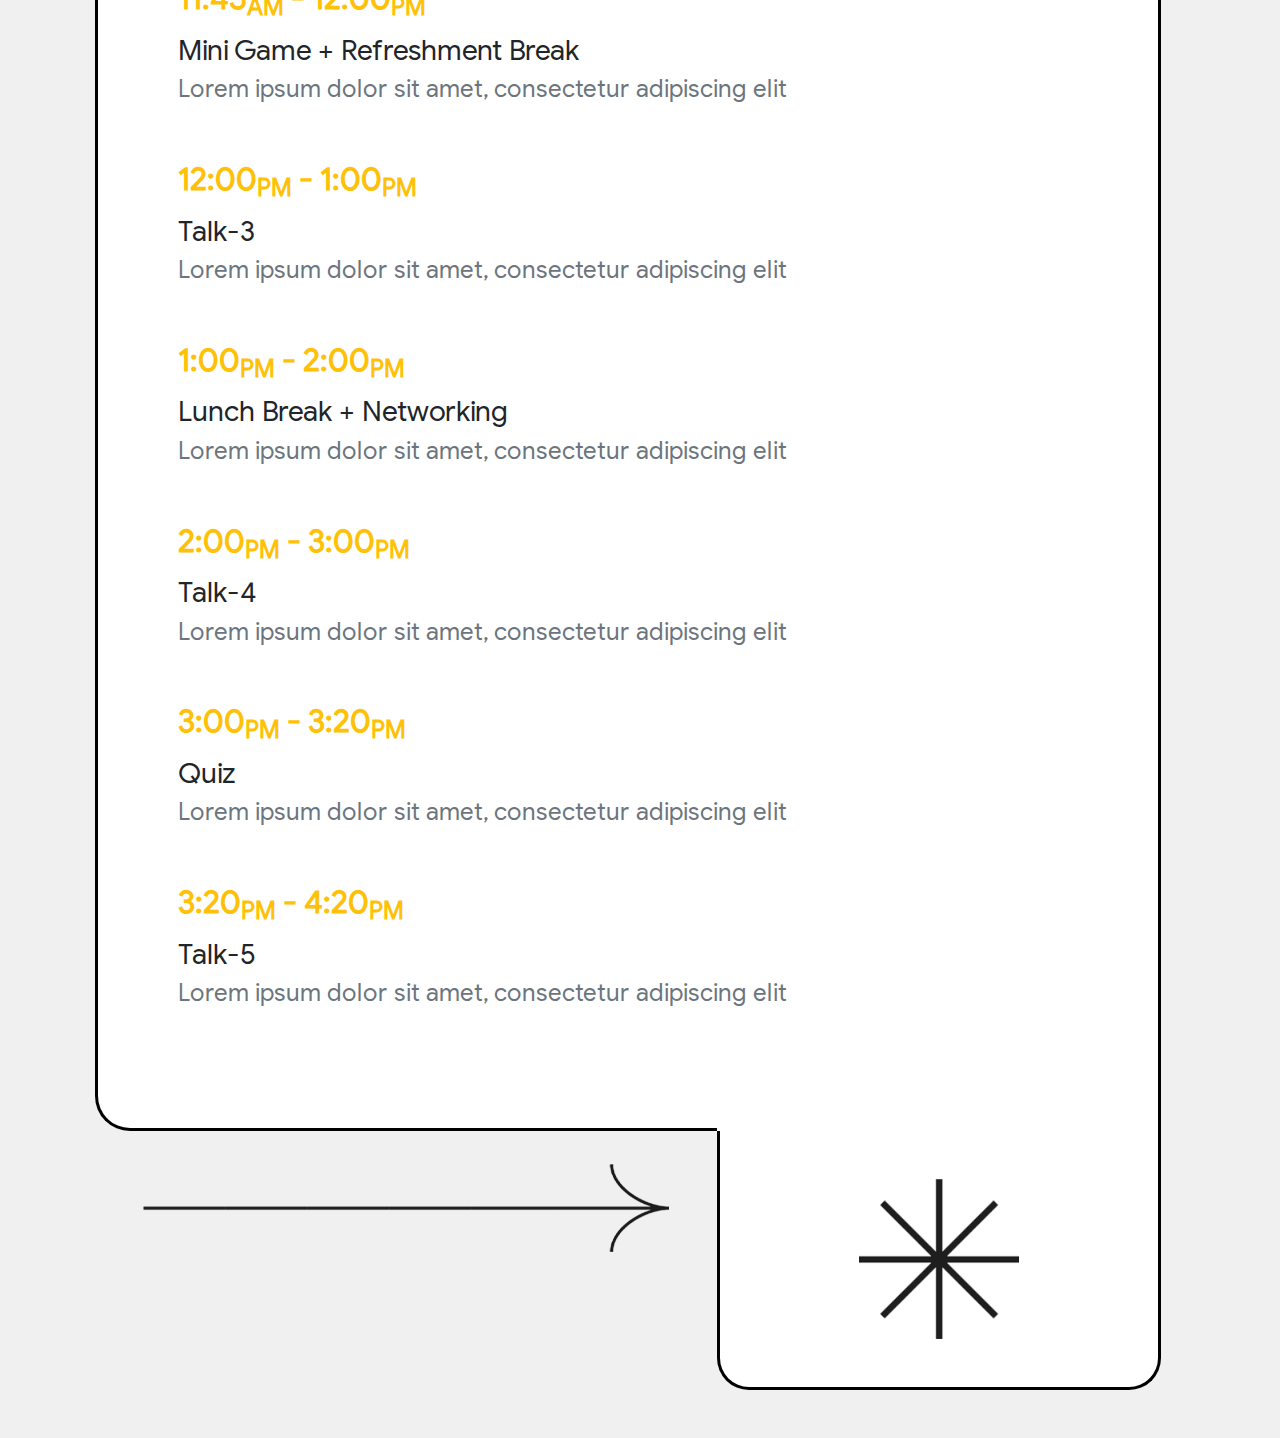
==== commit 82353cb6: "Update index.html" ====
--- a/agenda/index.html
+++ b/agenda/index.html
@@ -24,7 +24,7 @@
           <div class="">
             <img
               class="img-fluid"
-              src="src/img/Banner.png"
+              src="src/img/banner.png"
               alt="Google Developer Groups Rajkot DevFest 2024"
             />
           </div>
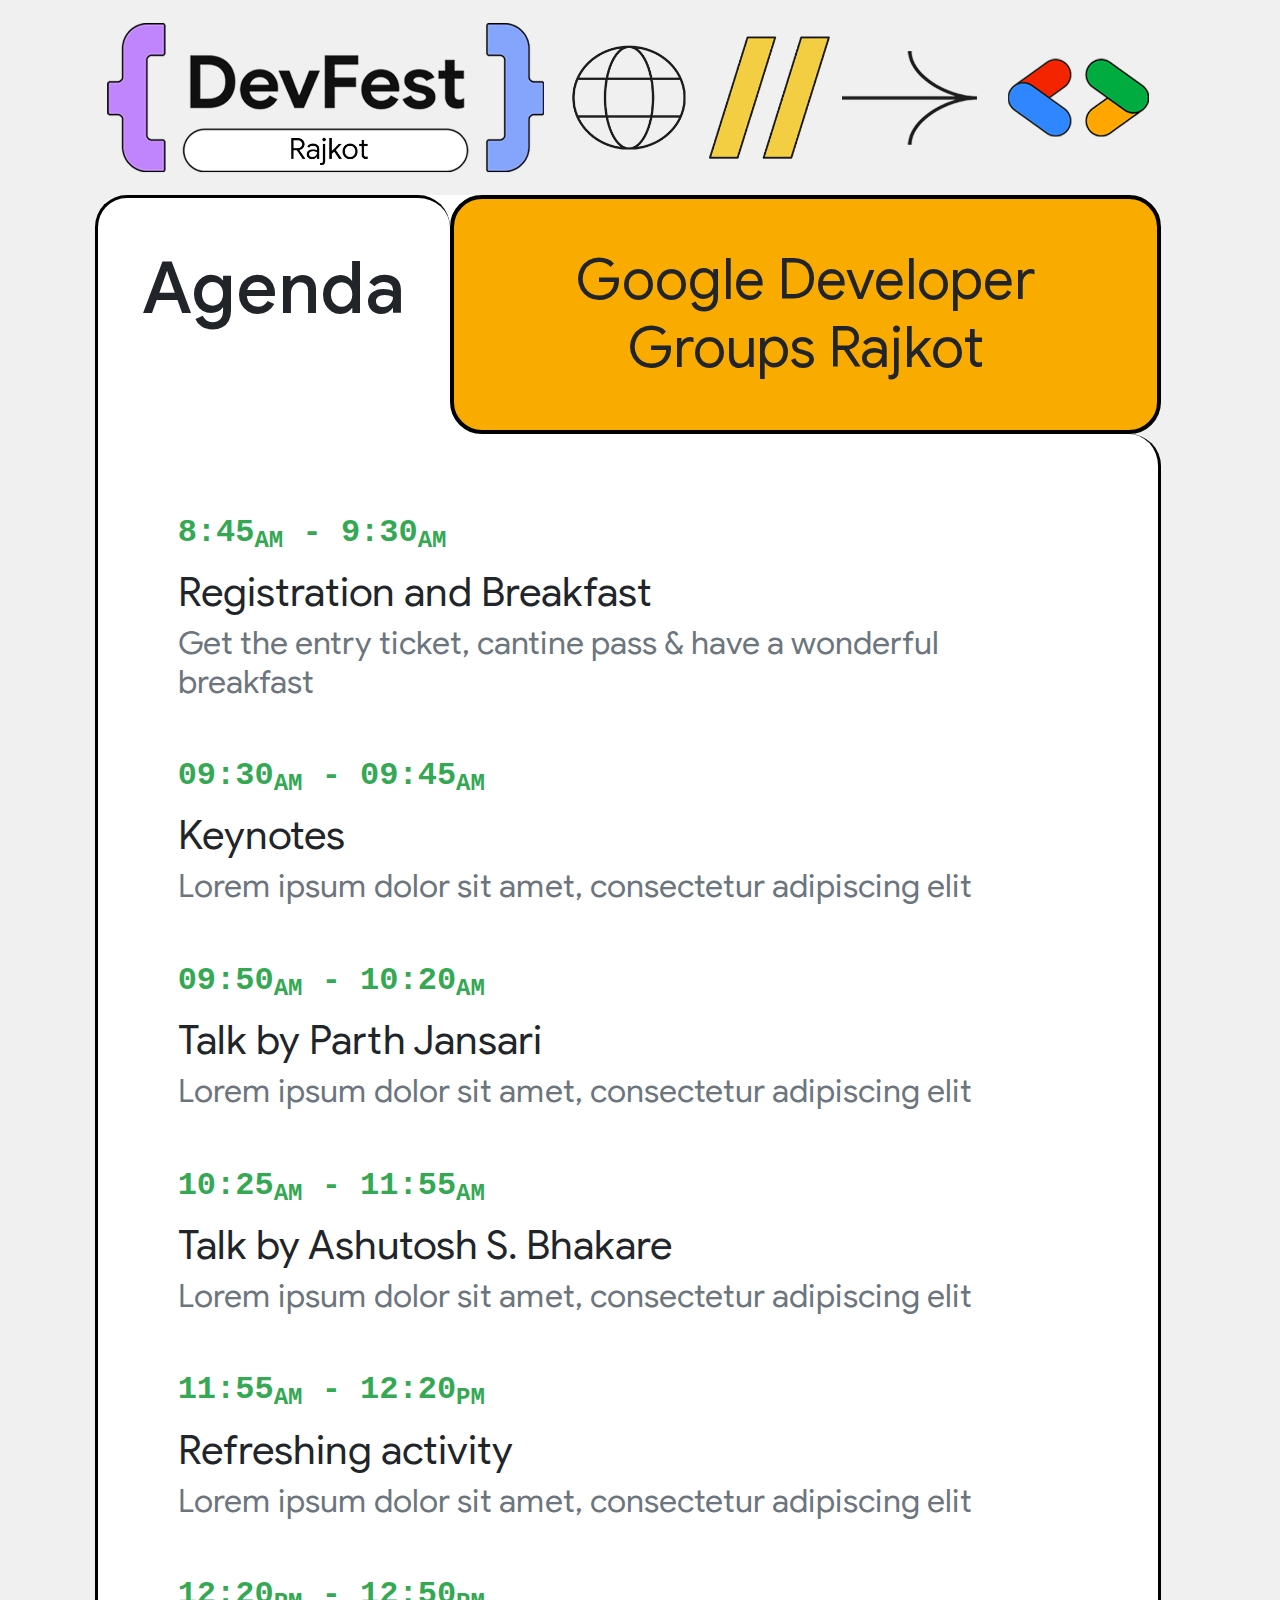
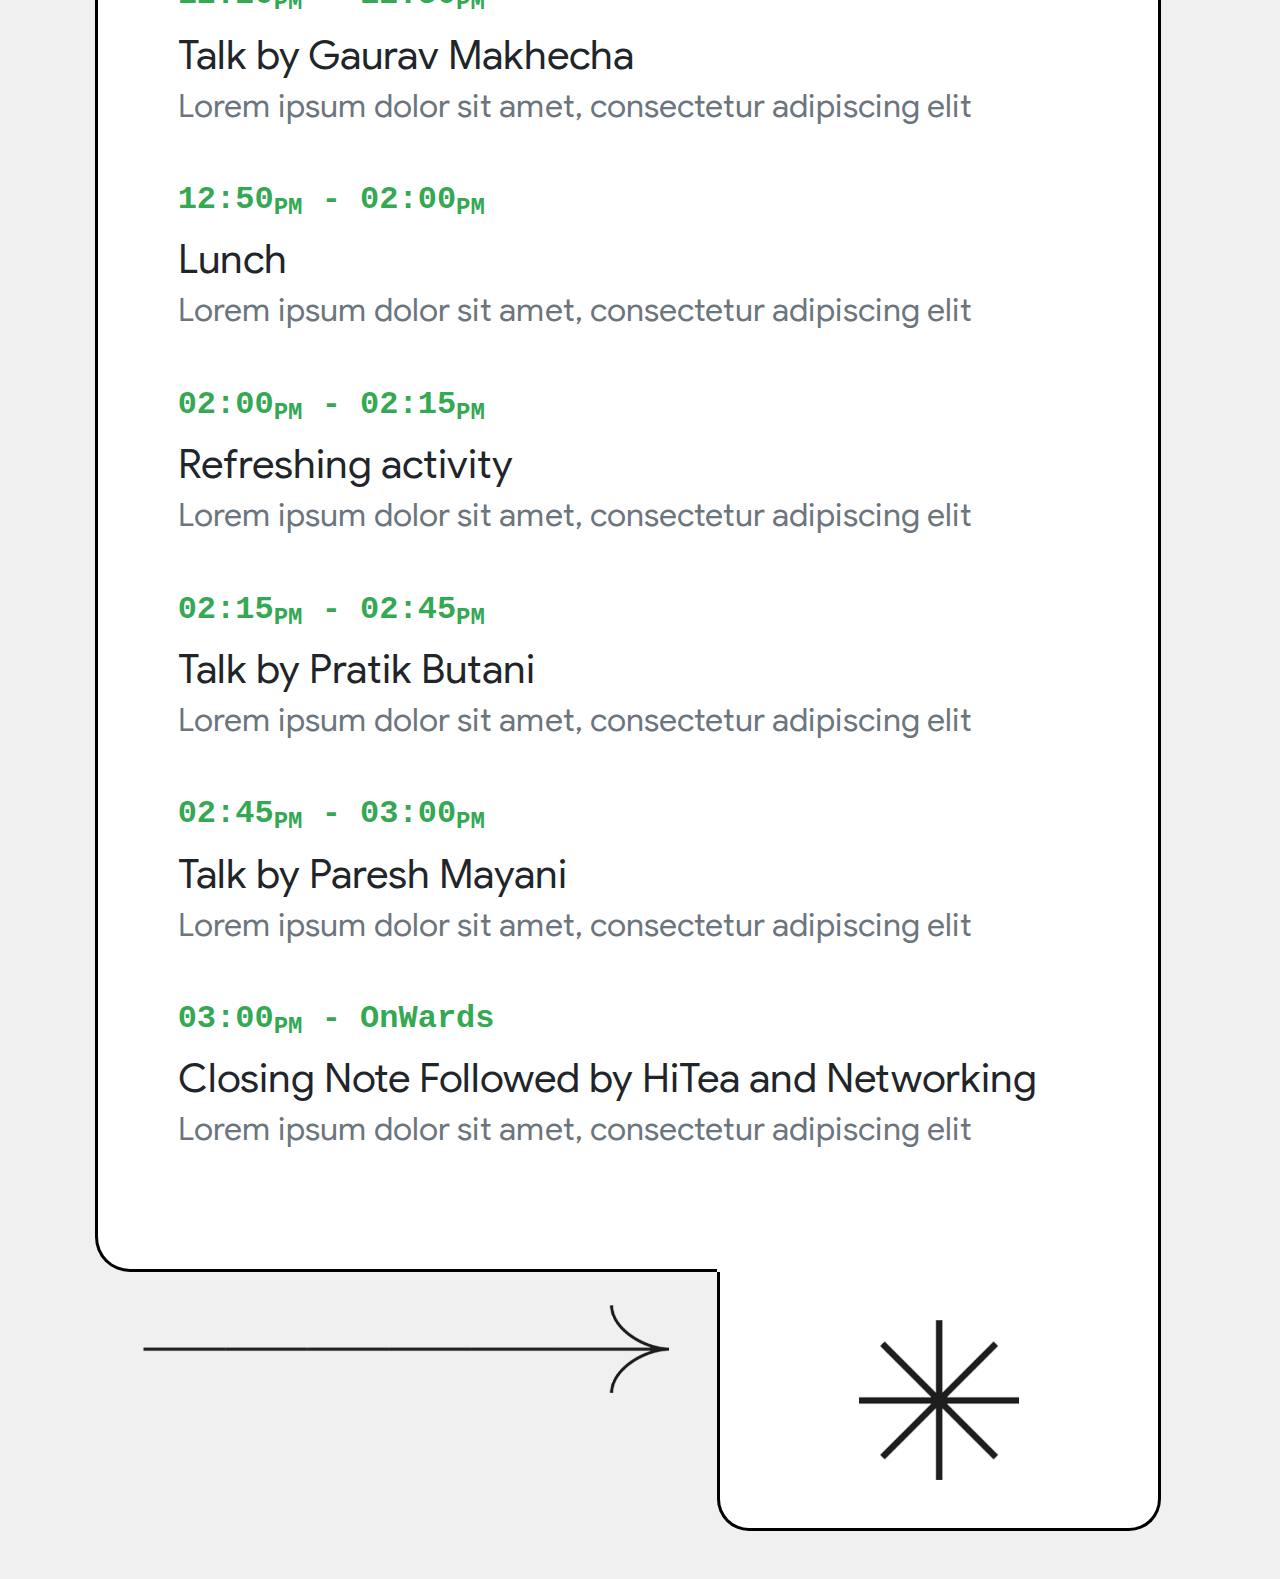
==== commit 32aa1b6e: "Updated Agenda Content" ====
--- a/agenda/index.html
+++ b/agenda/index.html
@@ -34,12 +34,12 @@
             <div
               class="col-4 bg-white text-center rounded-5 border-end-0 rounded-bottom-0 pt-5 border border-3 border-black border-bottom-0"
             >
-              <div class="display-3 text-center font-google-sans-mid">
+              <div class="display-2 text-center font-google-sans-mid">
                 Agenda
               </div>
             </div>
             <div
-              class="col-8 p-5 display-5 text-center border border-4 z-3 rounded-5 border-black bg-gdg-yellow"
+              class="col-8 p-5 display-4 text-center border border-4 z-3 rounded-5 border-black bg-gdg-yellow"
             >
               Google Developer Groups Rajkot
             </div>
@@ -53,13 +53,13 @@
               <!--1-->
               <div class="m-3 p-3">
                 <!--Time-->
-                <div class="h2 text-warning fw-bold mb-3">
-                  8:00<sub>AM</sub>
-                </div>
-                <!--Title-->
-                <div class="h3">Reporting & Breakfast</div>
-                <!--Description-->
-                <div class="h4 text-secondary">
+                <div class="h2 font-monospace text-gdg-green fw-bold mb-3">
+                  8:45<sub>AM</sub> - 9:30<sub>AM</sub>
+                </div>
+                <!--Title-->
+                <div class="h1">Registration and Breakfast</div>
+                <!--Description-->
+                <div class="h2 text-secondary">
                   Get the entry ticket, cantine pass & have a wonderful
                   breakfast
                 </div>
@@ -68,13 +68,13 @@
               <!--2-->
               <div class="m-3 p-3">
                 <!--Time-->
-                <div class="h2 text-warning fw-bold mb-3">
-                  8:00<sub>AM</sub> - 9:00<sub>AM</sub>
-                </div>
-                <!--Title-->
-                <div class="h3">Lunch and Networking</div>
-                <!--Description-->
-                <div class="h4 text-secondary">
+                <div class="h2 font-monospace text-gdg-green fw-bold mb-3">
+                  09:30<sub>AM</sub> - 09:45<sub>AM</sub>
+                </div>
+                <!--Title-->
+                <div class="h1">Keynotes</div>
+                <!--Description-->
+                <div class="h2 text-secondary">
                   Lorem ipsum dolor sit amet, consectetur adipiscing elit
                 </div>
               </div>
@@ -82,13 +82,13 @@
               <!--3-->
               <div class="m-3 p-3">
                 <!--Time-->
-                <div class="h2 text-warning fw-bold mb-3">
-                  9:00<sub>AM</sub> - 9:30<sub>AM</sub>
-                </div>
-                <!--Title-->
-                <div class="h3">Key Note & Introduction</div>
-                <!--Description-->
-                <div class="h4 text-secondary">
+                <div class="h2 font-monospace text-gdg-green fw-bold mb-3">
+                  09:50<sub>AM</sub> - 10:20<sub>AM</sub>
+                </div>
+                <!--Title-->
+                <div class="h1">Talk by Parth Jansari</div>
+                <!--Description-->
+                <div class="h2 text-secondary">
                   Lorem ipsum dolor sit amet, consectetur adipiscing elit
                 </div>
               </div>
@@ -96,13 +96,13 @@
               <!--4-->
               <div class="m-3 p-3">
                 <!--Time-->
-                <div class="h2 text-warning fw-bold mb-3">
-                  9:30<sub>AM</sub> - 10:30<sub>AM</sub>
-                </div>
-                <!--Title-->
-                <div class="h3">Talk-1</div>
-                <!--Description-->
-                <div class="h4 text-secondary">
+                <div class="h2 font-monospace text-gdg-green fw-bold mb-3">
+                  10:25<sub>AM</sub> - 11:55<sub>AM</sub>
+                </div>
+                <!--Title-->
+                <div class="h1">Talk by Ashutosh S. Bhakare</div>
+                <!--Description-->
+                <div class="h2 text-secondary">
                   Lorem ipsum dolor sit amet, consectetur adipiscing elit
                 </div>
               </div>
@@ -110,13 +110,13 @@
               <!--5-->
               <div class="m-3 p-3">
                 <!--Time-->
-                <div class="h2 text-warning fw-bold mb-3">
-                  10:30<sub>AM</sub> - 10:45<sub>PM</sub>
-                </div>
-                <!--Title-->
-                <div class="h3">Tea/Coffee break</div>
-                <!--Description-->
-                <div class="h4 text-secondary">
+                <div class="h2 font-monospace text-gdg-green fw-bold mb-3">
+                  11:55<sub>AM</sub> - 12:20<sub>PM</sub>
+                </div>
+                <!--Title-->
+                <div class="h1">Refreshing activity</div>
+                <!--Description-->
+                <div class="h2 text-secondary">
                   Lorem ipsum dolor sit amet, consectetur adipiscing elit
                 </div>
               </div>
@@ -124,13 +124,13 @@
               <!--6-->
               <div class="m-3 p-3">
                 <!--Time-->
-                <div class="h2 text-warning fw-bold mb-3">
-                  10:45<sub>AM</sub> - 11:45<sub>AM</sub>
-                </div>
-                <!--Title-->
-                <div class="h3">Talk-2</div>
-                <!--Description-->
-                <div class="h4 text-secondary">
+                <div class="h2 font-monospace text-gdg-green fw-bold mb-3">
+                  12:20<sub>PM</sub> - 12:50<sub>PM</sub>
+                </div>
+                <!--Title-->
+                <div class="h1">Talk by Gaurav Makhecha</div>
+                <!--Description-->
+                <div class="h2 text-secondary">
                   Lorem ipsum dolor sit amet, consectetur adipiscing elit
                 </div>
               </div>
@@ -138,13 +138,13 @@
               <!--7-->
               <div class="m-3 p-3">
                 <!--Time-->
-                <div class="h2 text-warning fw-bold mb-3">
-                  11:45<sub>AM</sub> - 12:00<sub>PM</sub>
-                </div>
-                <!--Title-->
-                <div class="h3">Mini Game + Refreshment Break</div>
-                <!--Description-->
-                <div class="h4 text-secondary">
+                <div class="h2 font-monospace text-gdg-green fw-bold mb-3">
+                  12:50<sub>PM</sub> - 02:00<sub>PM</sub>
+                </div>
+                <!--Title-->
+                <div class="h1">Lunch</div>
+                <!--Description-->
+                <div class="h2 text-secondary">
                   Lorem ipsum dolor sit amet, consectetur adipiscing elit
                 </div>
               </div>
@@ -152,13 +152,13 @@
               <!--8-->
               <div class="m-3 p-3">
                 <!--Time-->
-                <div class="h2 text-warning fw-bold mb-3">
-                  12:00<sub>PM</sub> - 1:00<sub>PM</sub>
-                </div>
-                <!--Title-->
-                <div class="h3">Talk-3</div>
-                <!--Description-->
-                <div class="h4 text-secondary">
+                <div class="h2 font-monospace text-gdg-green fw-bold mb-3">
+                  02:00<sub>PM</sub> - 02:15<sub>PM</sub>
+                </div>
+                <!--Title-->
+                <div class="h1">Refreshing activity</div>
+                <!--Description-->
+                <div class="h2 text-secondary">
                   Lorem ipsum dolor sit amet, consectetur adipiscing elit
                 </div>
               </div>
@@ -166,13 +166,13 @@
               <!--9-->
               <div class="m-3 p-3">
                 <!--Time-->
-                <div class="h2 text-warning fw-bold mb-3">
-                  1:00<sub>PM</sub> - 2:00<sub>PM</sub>
-                </div>
-                <!--Title-->
-                <div class="h3">Lunch Break + Networking</div>
-                <!--Description-->
-                <div class="h4 text-secondary">
+                <div class="h2 font-monospace text-gdg-green fw-bold mb-3">
+                  02:15<sub>PM</sub> - 02:45<sub>PM</sub>
+                </div>
+                <!--Title-->
+                <div class="h1">Talk by Pratik Butani</div>
+                <!--Description-->
+                <div class="h2 text-secondary">
                   Lorem ipsum dolor sit amet, consectetur adipiscing elit
                 </div>
               </div>
@@ -180,13 +180,13 @@
               <!--10-->
               <div class="m-3 p-3">
                 <!--Time-->
-                <div class="h2 text-warning fw-bold mb-3">
-                  2:00<sub>PM</sub> - 3:00<sub>PM</sub>
-                </div>
-                <!--Title-->
-                <div class="h3">Talk-4</div>
-                <!--Description-->
-                <div class="h4 text-secondary">
+                <div class="h2 font-monospace text-gdg-green fw-bold mb-3">
+                  02:45<sub>PM</sub> - 03:00<sub>PM</sub>
+                </div>
+                <!--Title-->
+                <div class="h1">Talk by Paresh Mayani</div>
+                <!--Description-->
+                <div class="h2 text-secondary">
                   Lorem ipsum dolor sit amet, consectetur adipiscing elit
                 </div>
               </div>
@@ -194,30 +194,17 @@
               <!--11-->
               <div class="m-3 p-3">
                 <!--Time-->
-                <div class="h2 text-warning fw-bold mb-3">
-                  3:00<sub>PM</sub> - 3:20<sub>PM</sub>
-                </div>
-                <!--Title-->
-                <div class="h3">Quiz</div>
-                <!--Description-->
-                <div class="h4 text-secondary">
-                  Lorem ipsum dolor sit amet, consectetur adipiscing elit
-                </div>
-              </div>
-
-              <!--12-->
-              <div class="m-3 p-3">
-                <!--Time-->
-                <div class="h2 text-warning fw-bold mb-3">
-                  3:20<sub>PM</sub> - 4:20<sub>PM</sub>
-                </div>
-                <!--Title-->
-                <div class="h3">Talk-5</div>
-                <!--Description-->
-                <div class="h4 text-secondary">
-                  Lorem ipsum dolor sit amet, consectetur adipiscing elit
-                </div>
-              </div>
+                <div class="h2 font-monospace text-gdg-green fw-bold mb-3">
+                  03:00<sub>PM</sub> - OnWards
+                </div>
+                <!--Title-->
+                <div class="h1">Closing Note Followed by HiTea and Networking</div>
+                <!--Description-->
+                <div class="h2 text-secondary">
+                  Lorem ipsum dolor sit amet, consectetur adipiscing elit
+                </div>
+              </div>
+
             </div>
 
             <div
--- a/agenda/src/css/style.css
+++ b/agenda/src/css/style.css
@@ -38,19 +38,19 @@
 }
 
 .text-gdg-blue {
-    color: var(--gdg-blue);
+    color: var(--gdg-blue) !important;
 }
 
 .text-gdg-green {
-    color: var(--gdg-green);
+    color: var(--gdg-green) !important;
 }
 
 .text-gdg-red {
-    color: var(--gdg-red);
+    color: var(--gdg-red) !important;
 }
 
 .text-gdg-yellow {
-    color: var(--gdg-yellow);
+    color: var(--gdg-yellow) !important;
 }
 
 .bg-gdg-blue {
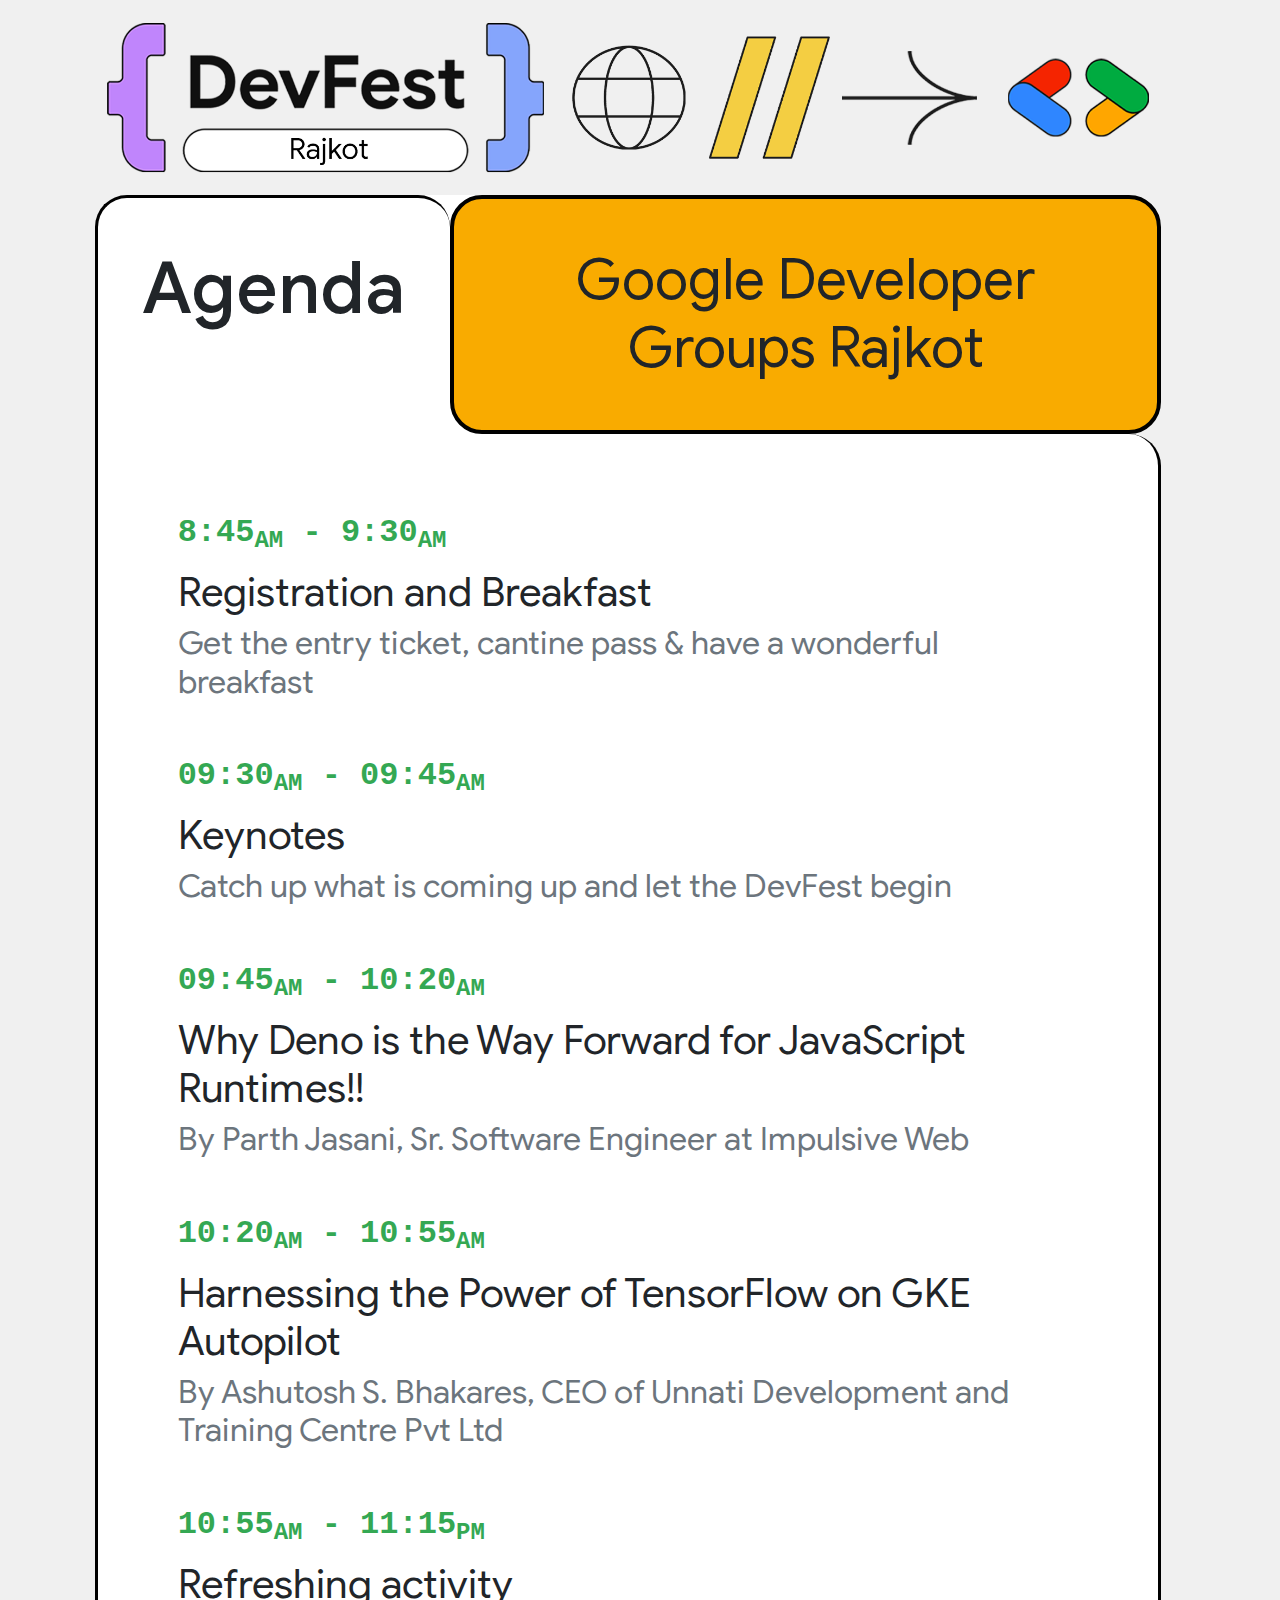
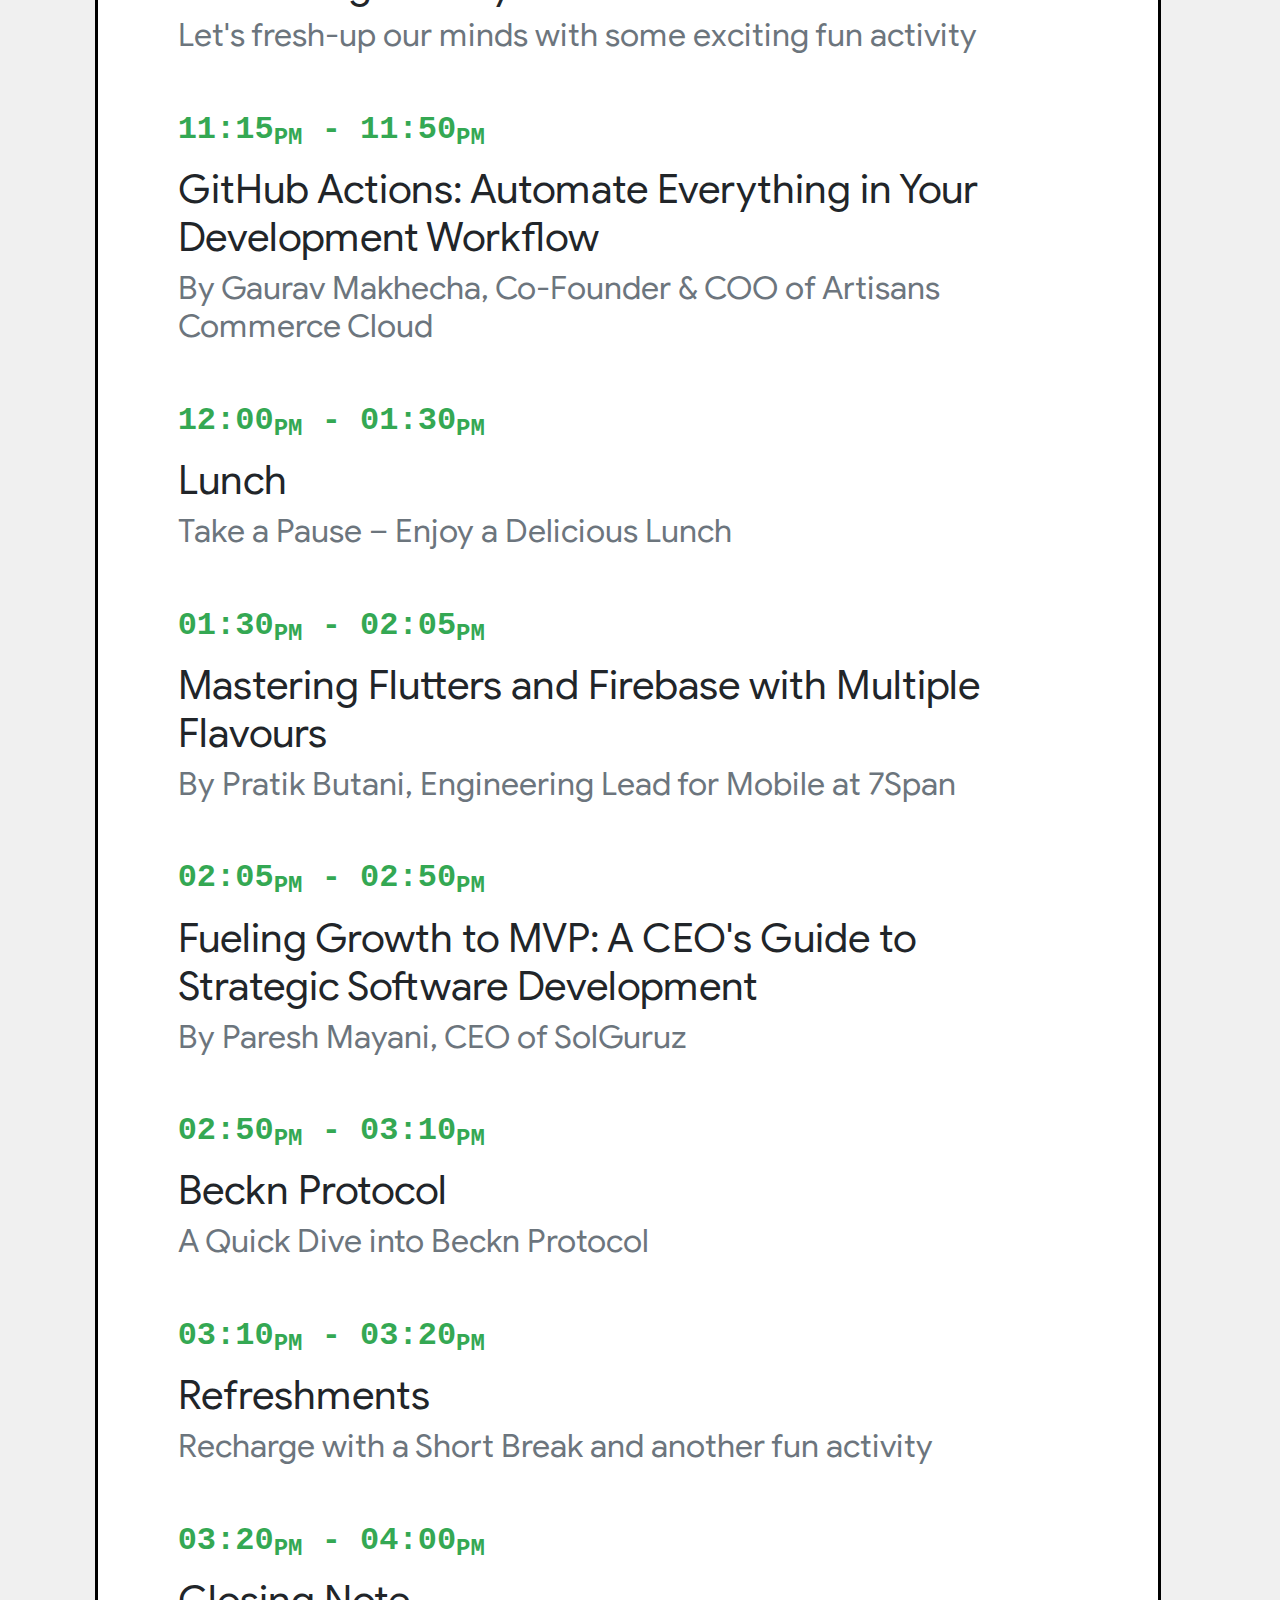
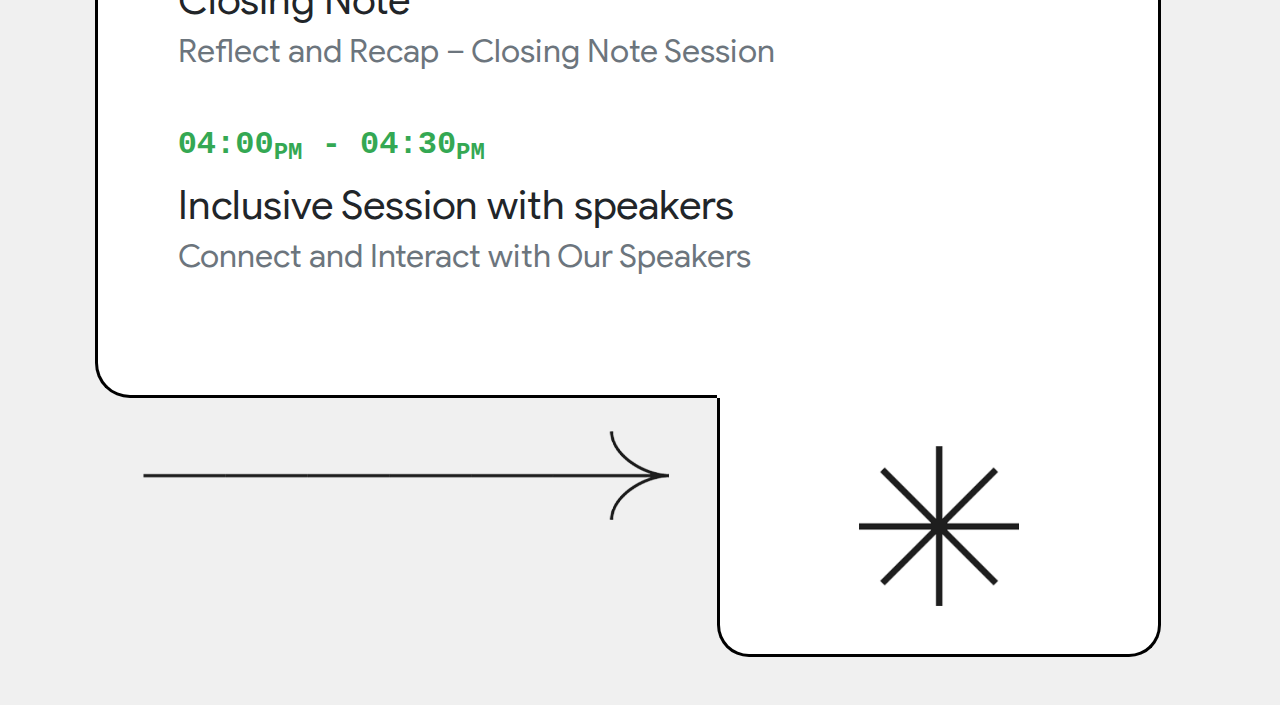
==== commit ace7f113: "Finalizing with actual Data" ====
--- a/agenda/index.html
+++ b/agenda/index.html
@@ -75,7 +75,7 @@
                 <div class="h1">Keynotes</div>
                 <!--Description-->
                 <div class="h2 text-secondary">
-                  Lorem ipsum dolor sit amet, consectetur adipiscing elit
+                  Catch up what is coming up and let the DevFest begin
                 </div>
               </div>
 
@@ -83,13 +83,13 @@
               <div class="m-3 p-3">
                 <!--Time-->
                 <div class="h2 font-monospace text-gdg-green fw-bold mb-3">
-                  09:50<sub>AM</sub> - 10:20<sub>AM</sub>
-                </div>
-                <!--Title-->
-                <div class="h1">Talk by Parth Jansari</div>
-                <!--Description-->
-                <div class="h2 text-secondary">
-                  Lorem ipsum dolor sit amet, consectetur adipiscing elit
+                  09:45<sub>AM</sub> - 10:20<sub>AM</sub>
+                </div>
+                <!--Title-->
+                <div class="h1"> Why Deno is the Way Forward for JavaScript Runtimes!! </div>
+                <!--Description-->
+                <div class="h2 text-secondary">
+                  By Parth Jasani, Sr. Software Engineer at Impulsive Web
                 </div>
               </div>
 
@@ -97,13 +97,13 @@
               <div class="m-3 p-3">
                 <!--Time-->
                 <div class="h2 font-monospace text-gdg-green fw-bold mb-3">
-                  10:25<sub>AM</sub> - 11:55<sub>AM</sub>
-                </div>
-                <!--Title-->
-                <div class="h1">Talk by Ashutosh S. Bhakare</div>
-                <!--Description-->
-                <div class="h2 text-secondary">
-                  Lorem ipsum dolor sit amet, consectetur adipiscing elit
+                  10:20<sub>AM</sub> - 10:55<sub>AM</sub>
+                </div>
+                <!--Title-->
+                <div class="h1">Harnessing the Power of TensorFlow on GKE Autopilot</div>
+                <!--Description-->
+                <div class="h2 text-secondary">
+                  By Ashutosh S. Bhakares, CEO of Unnati Development and Training Centre Pvt Ltd
                 </div>
               </div>
 
@@ -111,13 +111,13 @@
               <div class="m-3 p-3">
                 <!--Time-->
                 <div class="h2 font-monospace text-gdg-green fw-bold mb-3">
-                  11:55<sub>AM</sub> - 12:20<sub>PM</sub>
+                  10:55<sub>AM</sub> - 11:15<sub>PM</sub>
                 </div>
                 <!--Title-->
                 <div class="h1">Refreshing activity</div>
                 <!--Description-->
                 <div class="h2 text-secondary">
-                  Lorem ipsum dolor sit amet, consectetur adipiscing elit
+                  Let's fresh-up our minds with some exciting fun activity
                 </div>
               </div>
 
@@ -125,13 +125,13 @@
               <div class="m-3 p-3">
                 <!--Time-->
                 <div class="h2 font-monospace text-gdg-green fw-bold mb-3">
-                  12:20<sub>PM</sub> - 12:50<sub>PM</sub>
-                </div>
-                <!--Title-->
-                <div class="h1">Talk by Gaurav Makhecha</div>
-                <!--Description-->
-                <div class="h2 text-secondary">
-                  Lorem ipsum dolor sit amet, consectetur adipiscing elit
+                  11:15<sub>PM</sub> - 11:50<sub>PM</sub>
+                </div>
+                <!--Title-->
+                <div class="h1">GitHub Actions: Automate Everything in Your Development Workflow</div>
+                <!--Description-->
+                <div class="h2 text-secondary">
+                  By Gaurav Makhecha, Co-Founder & COO of Artisans Commerce Cloud
                 </div>
               </div>
 
@@ -139,13 +139,13 @@
               <div class="m-3 p-3">
                 <!--Time-->
                 <div class="h2 font-monospace text-gdg-green fw-bold mb-3">
-                  12:50<sub>PM</sub> - 02:00<sub>PM</sub>
+                  12:00<sub>PM</sub> - 01:30<sub>PM</sub>
                 </div>
                 <!--Title-->
                 <div class="h1">Lunch</div>
                 <!--Description-->
                 <div class="h2 text-secondary">
-                  Lorem ipsum dolor sit amet, consectetur adipiscing elit
+                  Take a Pause – Enjoy a Delicious Lunch
                 </div>
               </div>
 
@@ -153,13 +153,13 @@
               <div class="m-3 p-3">
                 <!--Time-->
                 <div class="h2 font-monospace text-gdg-green fw-bold mb-3">
-                  02:00<sub>PM</sub> - 02:15<sub>PM</sub>
-                </div>
-                <!--Title-->
-                <div class="h1">Refreshing activity</div>
-                <!--Description-->
-                <div class="h2 text-secondary">
-                  Lorem ipsum dolor sit amet, consectetur adipiscing elit
+                  01:30<sub>PM</sub> - 02:05<sub>PM</sub>
+                </div>
+                <!--Title-->
+                <div class="h1">Mastering Flutters and Firebase with Multiple Flavours</div>
+                <!--Description-->
+                <div class="h2 text-secondary">
+                  By Pratik Butani, Engineering Lead for Mobile at 7Span
                 </div>
               </div>
 
@@ -167,13 +167,13 @@
               <div class="m-3 p-3">
                 <!--Time-->
                 <div class="h2 font-monospace text-gdg-green fw-bold mb-3">
-                  02:15<sub>PM</sub> - 02:45<sub>PM</sub>
-                </div>
-                <!--Title-->
-                <div class="h1">Talk by Pratik Butani</div>
-                <!--Description-->
-                <div class="h2 text-secondary">
-                  Lorem ipsum dolor sit amet, consectetur adipiscing elit
+                  02:05<sub>PM</sub> - 02:50<sub>PM</sub>
+                </div>
+                <!--Title-->
+                <div class="h1">Fueling Growth to MVP: A CEO's Guide to Strategic Software Development</div>
+                <!--Description-->
+                <div class="h2 text-secondary">
+                  By Paresh Mayani, CEO of SolGuruz
                 </div>
               </div>
 
@@ -181,13 +181,13 @@
               <div class="m-3 p-3">
                 <!--Time-->
                 <div class="h2 font-monospace text-gdg-green fw-bold mb-3">
-                  02:45<sub>PM</sub> - 03:00<sub>PM</sub>
-                </div>
-                <!--Title-->
-                <div class="h1">Talk by Paresh Mayani</div>
-                <!--Description-->
-                <div class="h2 text-secondary">
-                  Lorem ipsum dolor sit amet, consectetur adipiscing elit
+                  02:50<sub>PM</sub> - 03:10<sub>PM</sub>
+                </div>
+                <!--Title-->
+                <div class="h1">Beckn Protocol</div>
+                <!--Description-->
+                <div class="h2 text-secondary">
+                  A Quick Dive into Beckn Protocol
                 </div>
               </div>
 
@@ -195,13 +195,41 @@
               <div class="m-3 p-3">
                 <!--Time-->
                 <div class="h2 font-monospace text-gdg-green fw-bold mb-3">
-                  03:00<sub>PM</sub> - OnWards
-                </div>
-                <!--Title-->
-                <div class="h1">Closing Note Followed by HiTea and Networking</div>
-                <!--Description-->
-                <div class="h2 text-secondary">
-                  Lorem ipsum dolor sit amet, consectetur adipiscing elit
+                  03:10<sub>PM</sub> - 03:20<sub>PM</sub>
+                </div>
+                <!--Title-->
+                <div class="h1">Refreshments</div>
+                <!--Description-->
+                <div class="h2 text-secondary">
+                  Recharge with a Short Break and another fun activity
+                </div>
+              </div>
+
+              <!--12-->
+              <div class="m-3 p-3">
+                <!--Time-->
+                <div class="h2 font-monospace text-gdg-green fw-bold mb-3">
+                  03:20<sub>PM</sub> - 04:00<sub>PM</sub>
+                </div>
+                <!--Title-->
+                <div class="h1">Closing Note</div>
+                <!--Description-->
+                <div class="h2 text-secondary">
+                  Reflect and Recap – Closing Note Session
+                </div>
+              </div>
+
+              <!--13-->
+              <div class="m-3 p-3">
+                <!--Time-->
+                <div class="h2 font-monospace text-gdg-green fw-bold mb-3">
+                  04:00<sub>PM</sub> - 04:30<sub>PM</sub>
+                </div>
+                <!--Title-->
+                <div class="h1">Inclusive Session with speakers</div>
+                <!--Description-->
+                <div class="h2 text-secondary">
+                  Connect and Interact with Our Speakers
                 </div>
               </div>
 
@@ -220,7 +248,7 @@
           <div class="row">
             <div class="col-7 text-center p-4">
               <!--Arrow-->
-              <img class="img-fluid" src="src/img/Arrow.png" alt="" />
+              <img class="img-fluid" src="src/img/arrow.png" alt="" />
             </div>
             <div
               class="col-5 bg-white text-center p-5 mb-5 border border-3 border-top-0 border-black rounded-bottom-5"
@@ -229,7 +257,7 @@
               <img
                 class="img-fluid object-fit-fill"
                 style="height: 10rem"
-                src="src/img/Star.png"
+                src="src/img/star.png"
                 alt=""
               />
             </div>
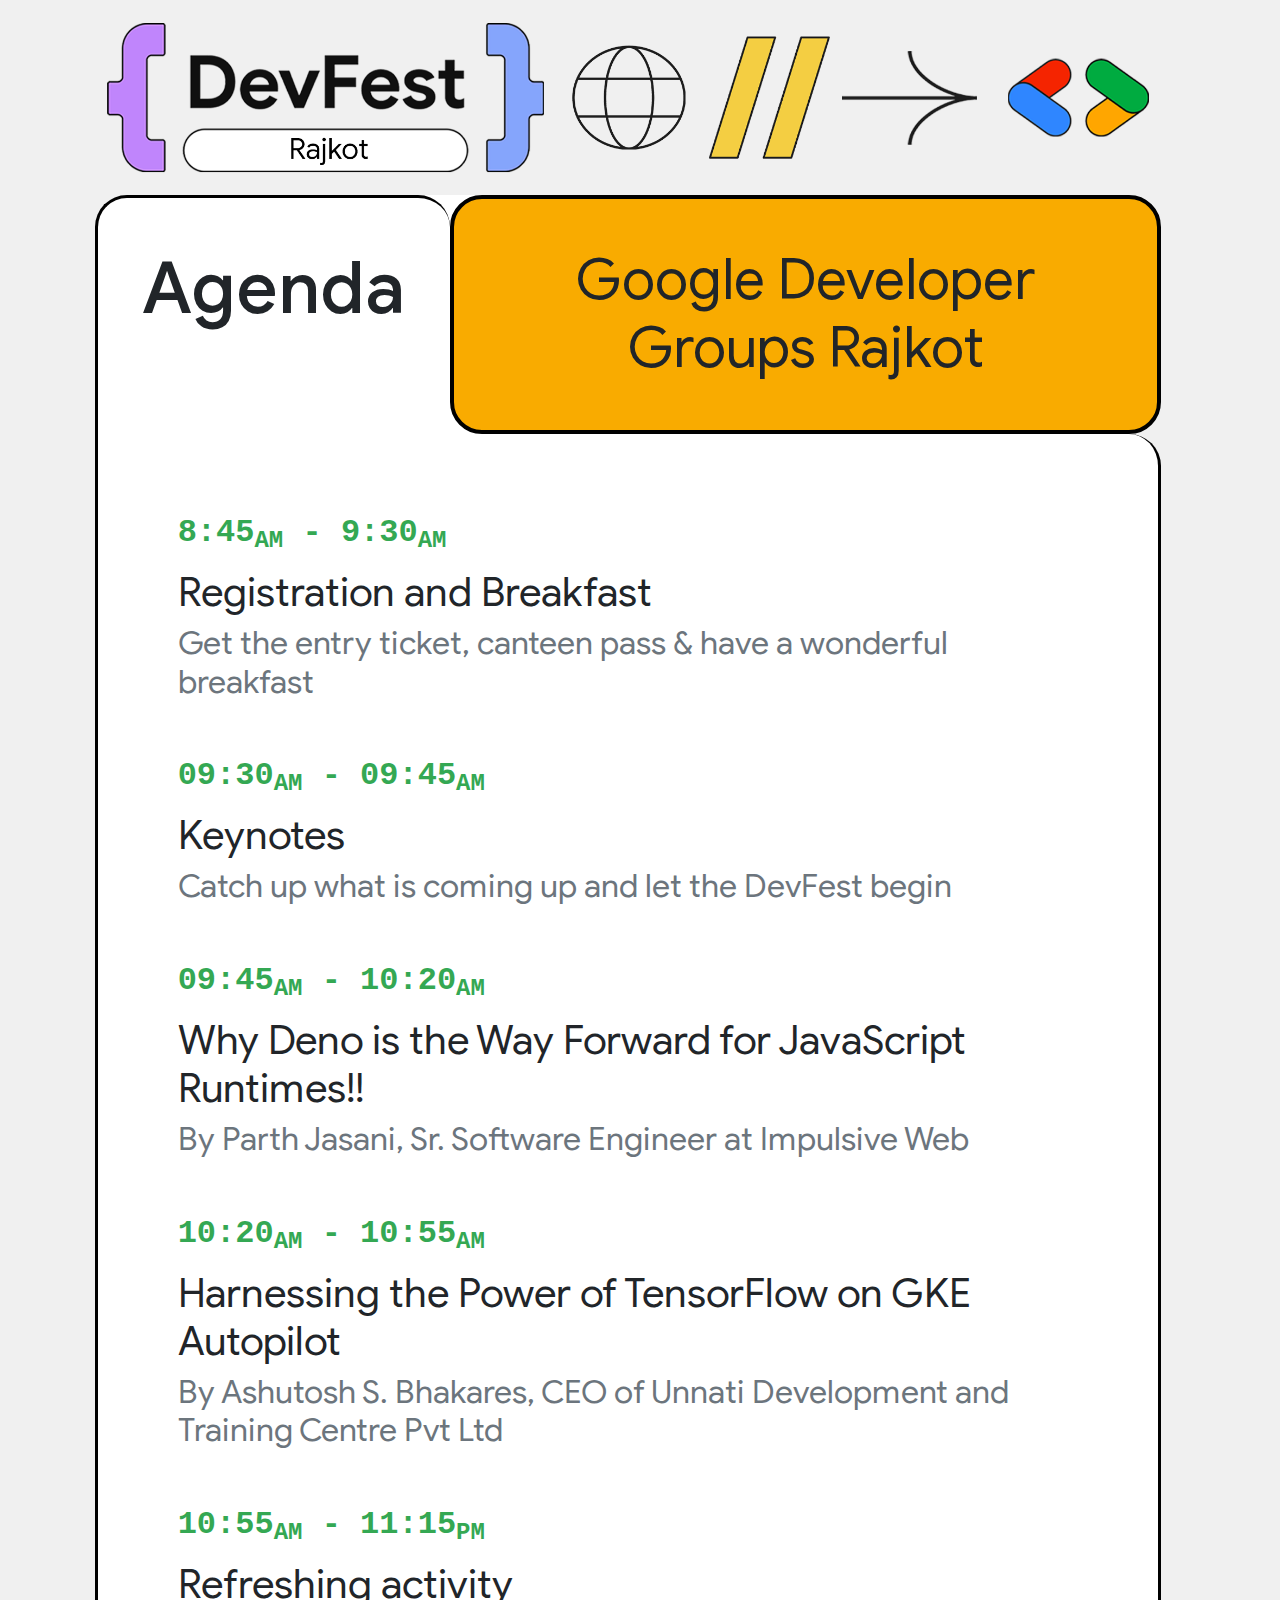
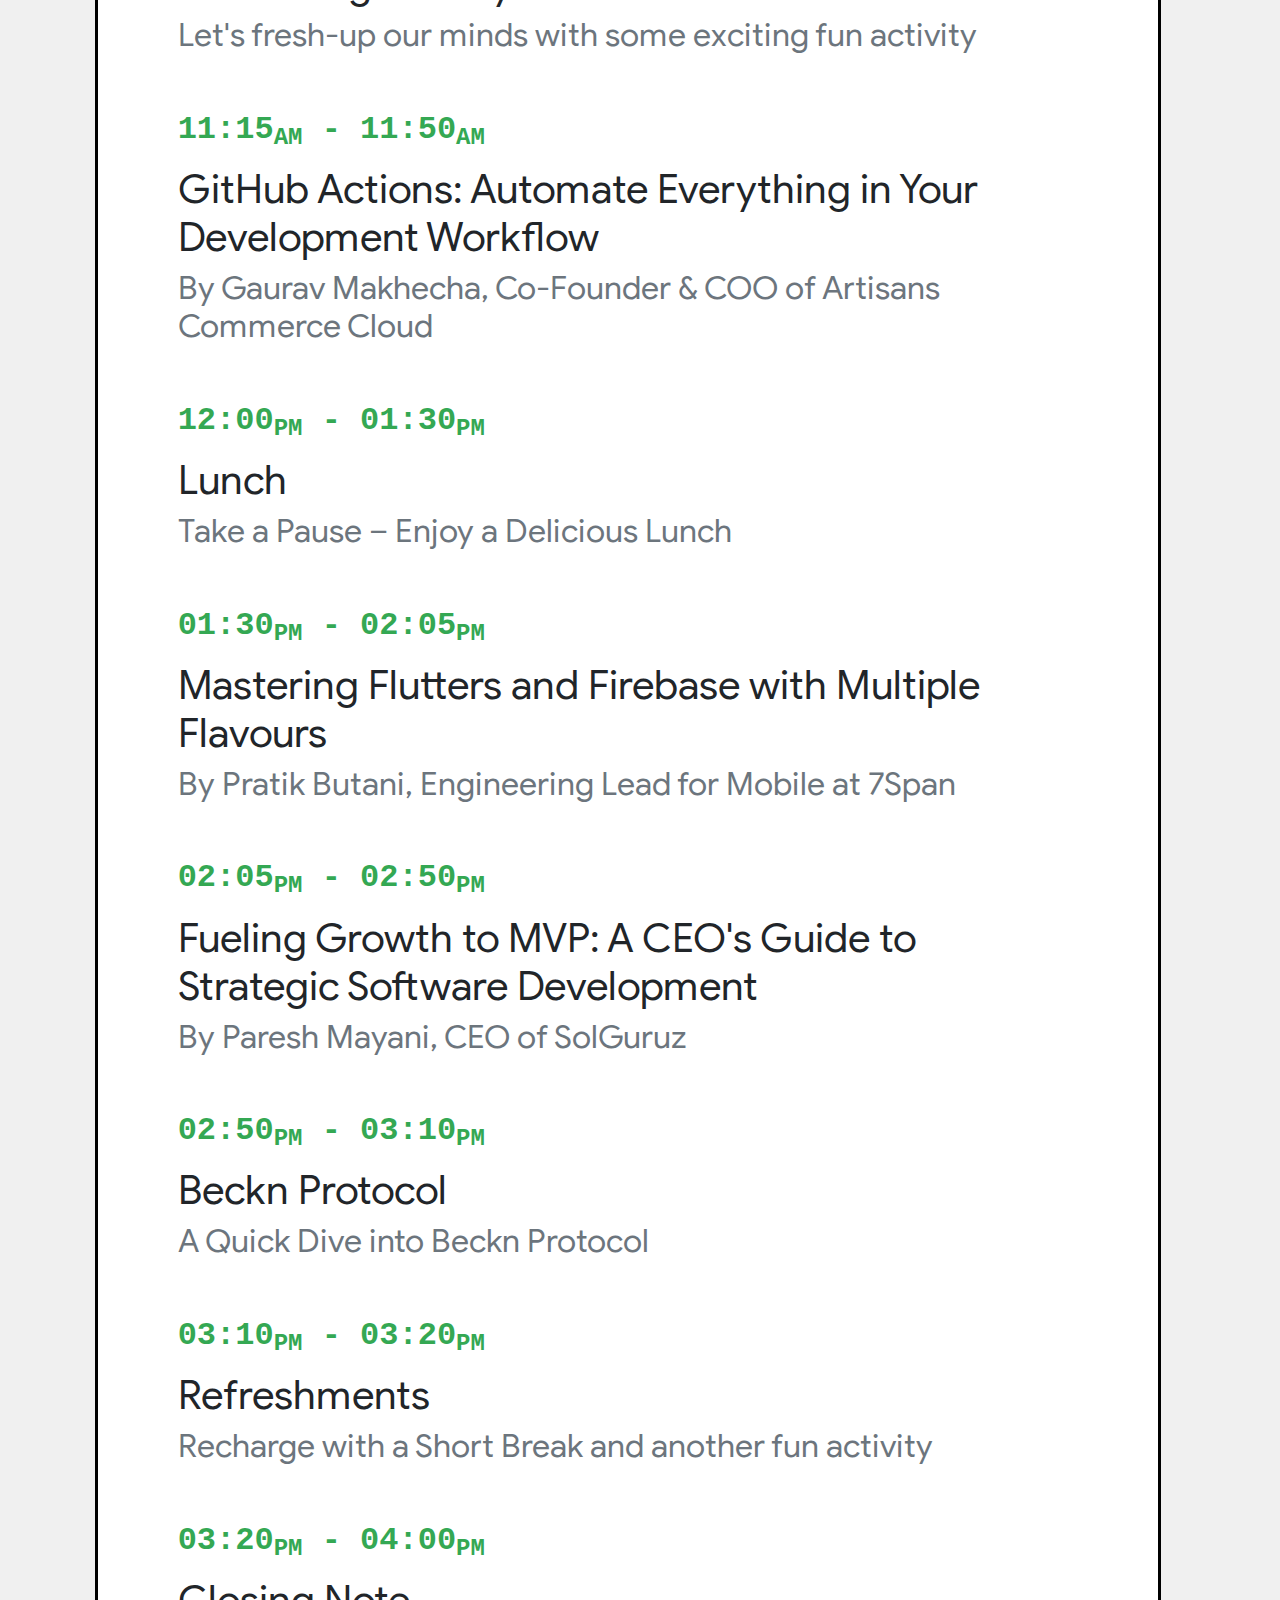
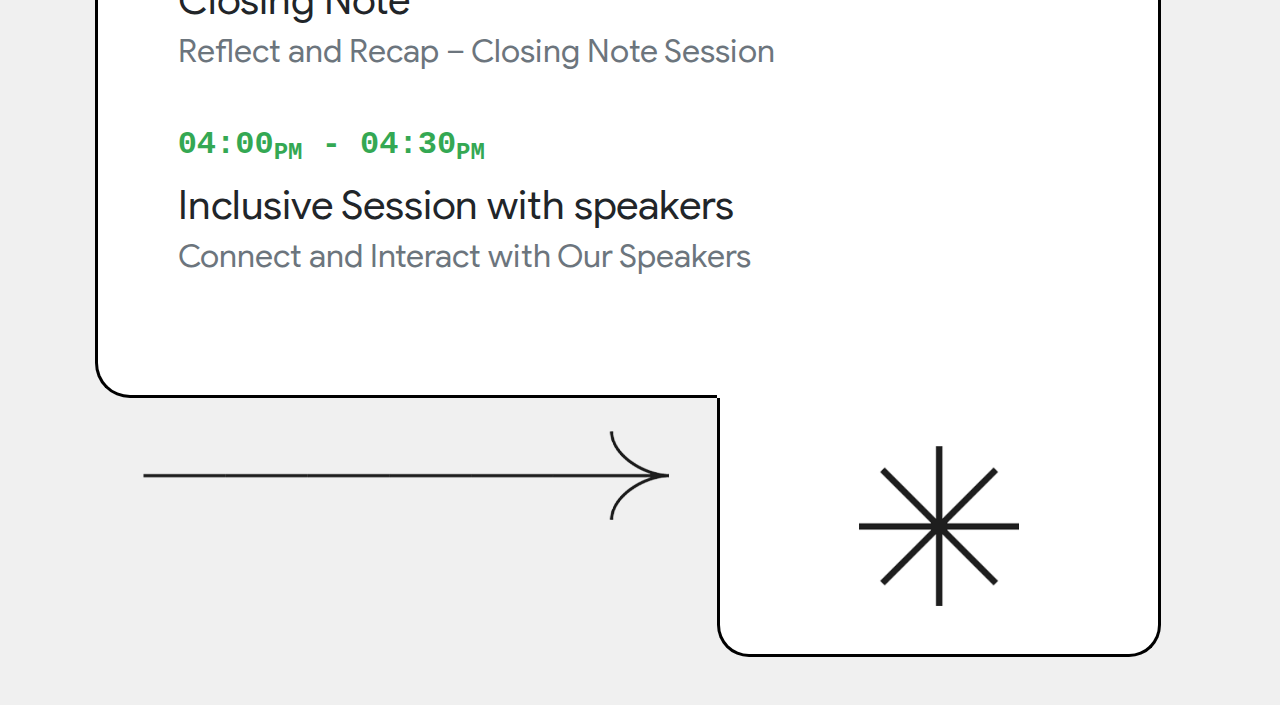
==== commit 33a6666b: "Spell update" ====
--- a/agenda/index.html
+++ b/agenda/index.html
@@ -60,7 +60,7 @@
                 <div class="h1">Registration and Breakfast</div>
                 <!--Description-->
                 <div class="h2 text-secondary">
-                  Get the entry ticket, cantine pass & have a wonderful
+                  Get the entry ticket, canteen pass & have a wonderful
                   breakfast
                 </div>
               </div>
@@ -125,7 +125,7 @@
               <div class="m-3 p-3">
                 <!--Time-->
                 <div class="h2 font-monospace text-gdg-green fw-bold mb-3">
-                  11:15<sub>PM</sub> - 11:50<sub>PM</sub>
+                  11:15<sub>AM</sub> - 11:50<sub>AM</sub>
                 </div>
                 <!--Title-->
                 <div class="h1">GitHub Actions: Automate Everything in Your Development Workflow</div>
